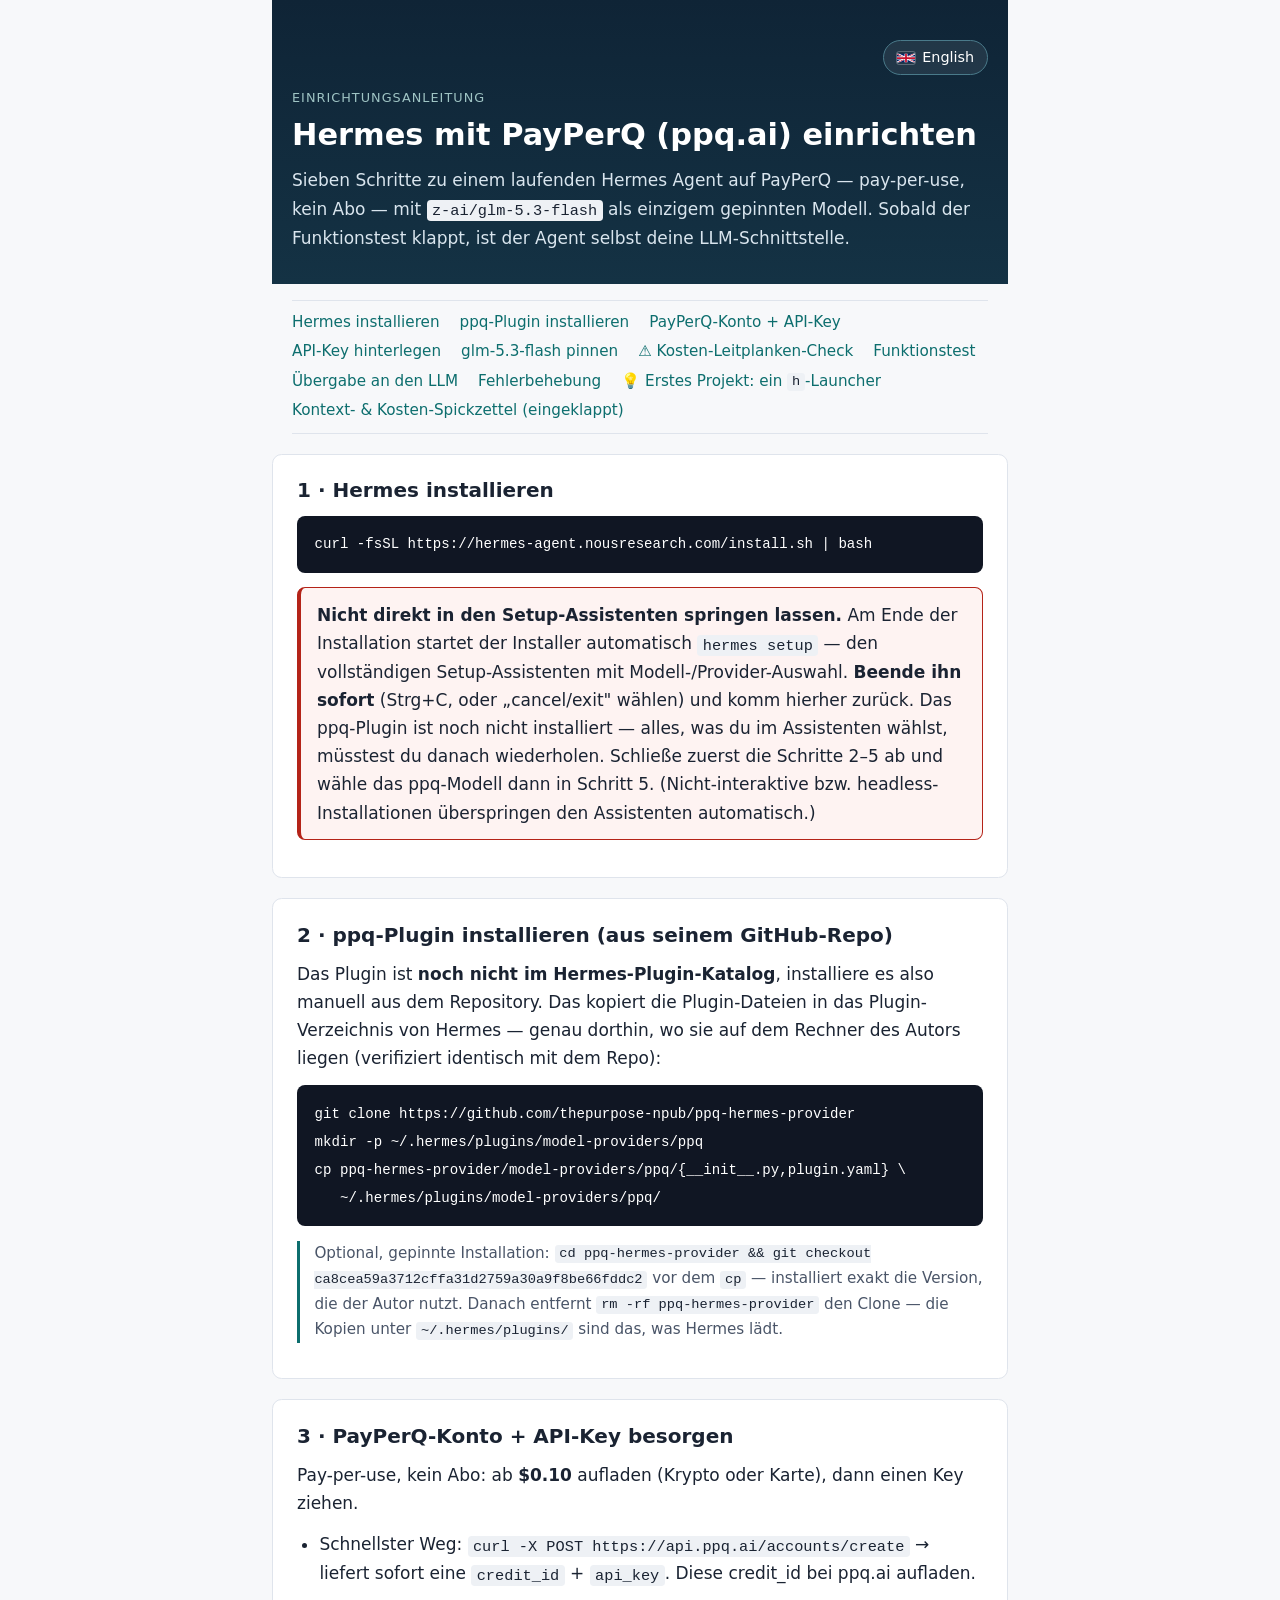
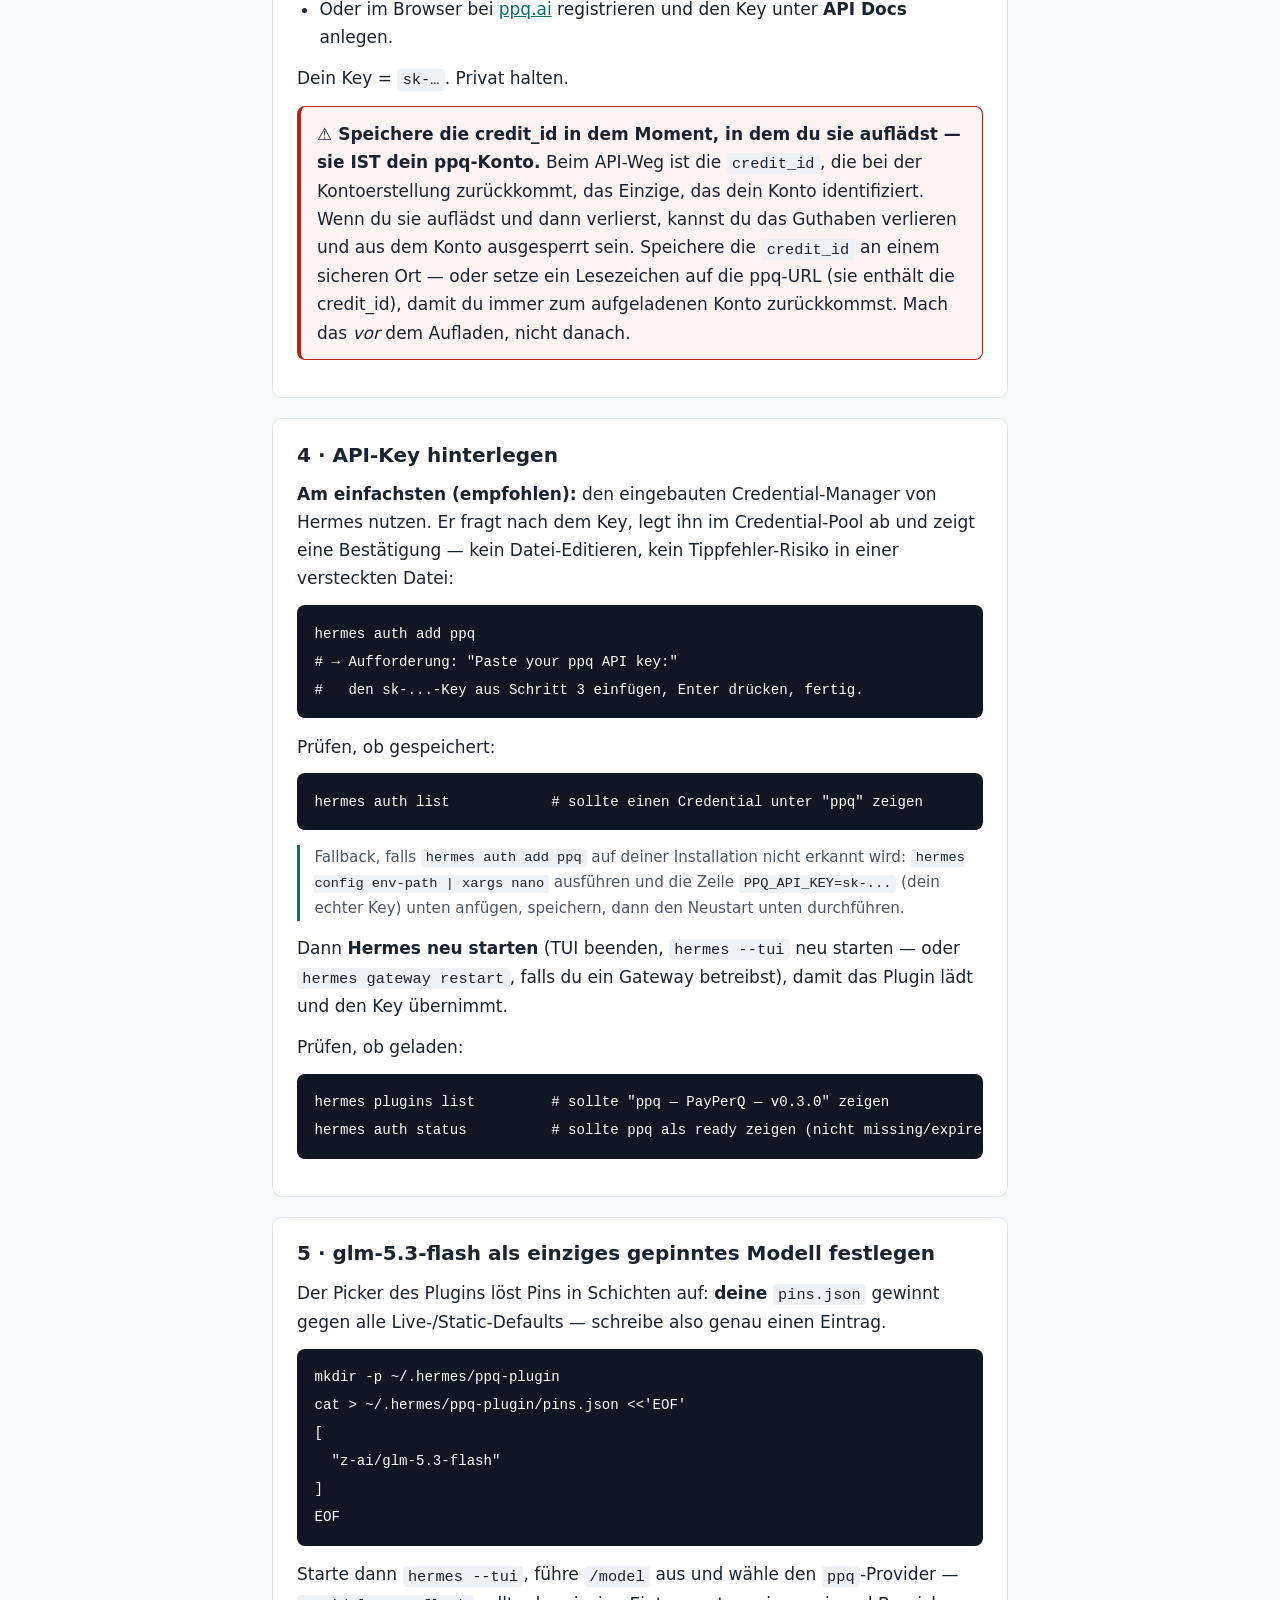
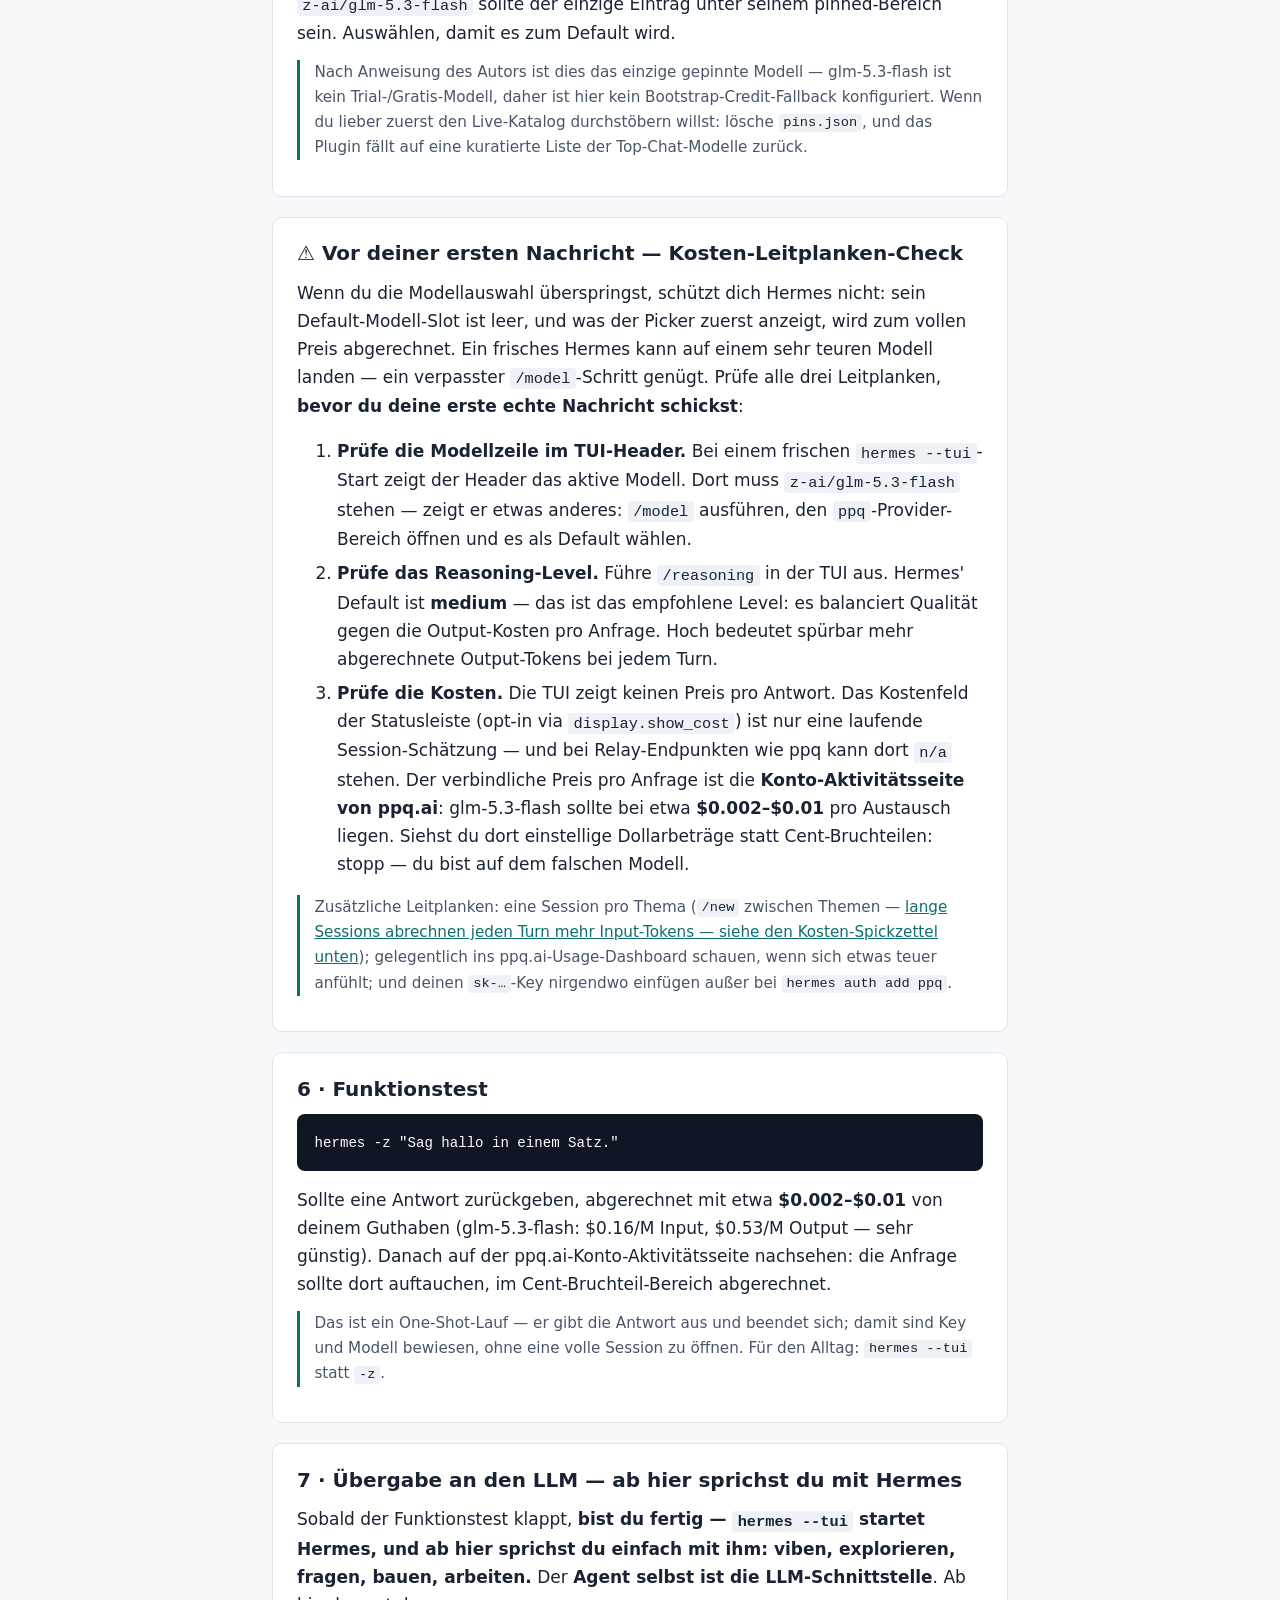
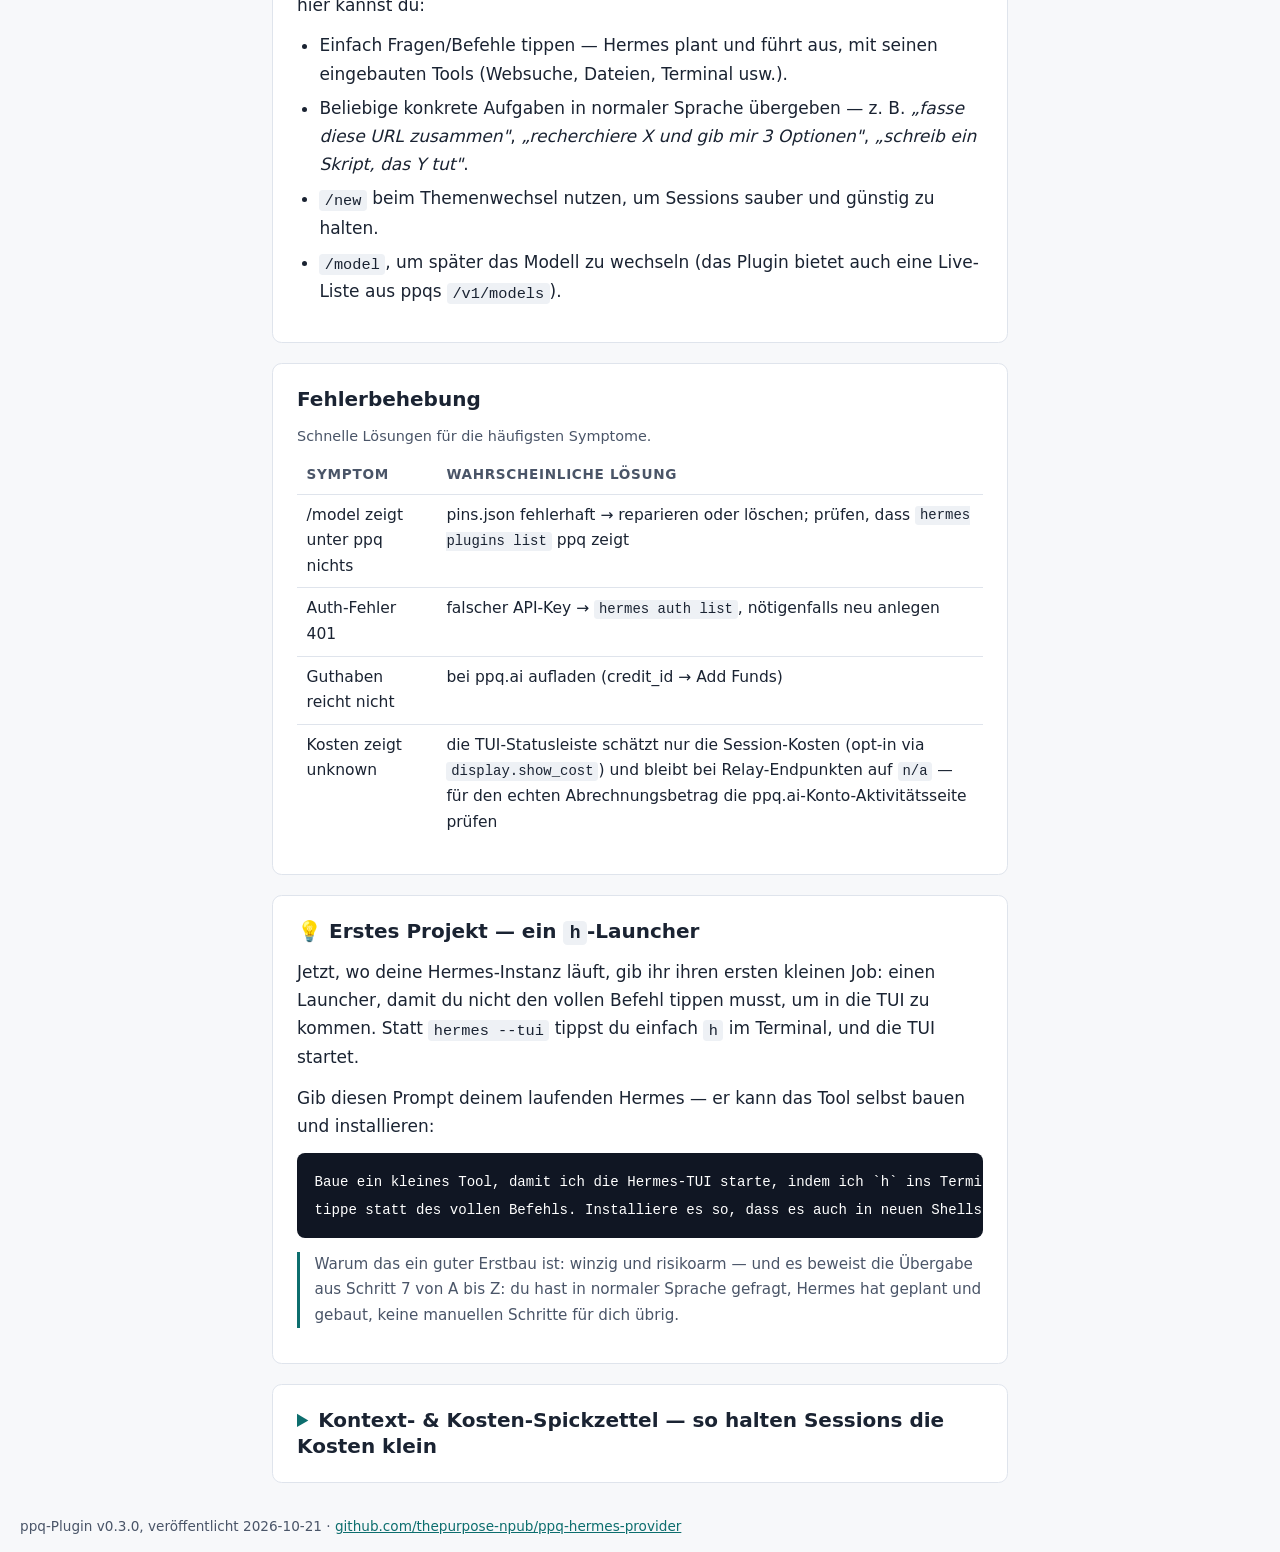
==== de/index.html @ 7976321f "docs: remove obsolete setup instructions (Node deps note) and finalize de structure" ====
<!DOCTYPE html>
<html lang="de">
<head>
<meta charset="utf-8">
<meta name="viewport" content="width=device-width, initial-scale=1">
<title>Hermes mit PayPerQ (ppq.ai) einrichten</title>
<meta name="description" content="Einrichtungsanleitung: Hermes Agent mit dem ppq-Modell-Provider-Plugin, glm-5.3-flash als einziges gepinntes Modell.">
<link rel="alternate" hreflang="en" href="../">
<link rel="stylesheet" href="../style.css">
</head>
<body>
<header class="hero">
  <div class="lang-row">
    <nav class="lang" aria-label="Sprache">
      <a href="../" lang="en" hreflang="en" rel="alternate"><svg class="flag" xmlns="http://www.w3.org/2000/svg" viewBox="0 0 60 30" aria-hidden="true" focusable="false"><clipPath id="uk-s"><path d="M0,0 v30 h60 v-30 z"/></clipPath><clipPath id="uk-t"><path d="M30,15 h30 v15 z v15 h-30 z h-30 v-15 z v-15 h30 z"/></clipPath><g clip-path="url(#uk-s)"><rect width="60" height="30" fill="#012169"/><path d="M0,0 60,30M60,0 0,30" stroke="#fff" stroke-width="6"/><path d="M0,0 60,30M60,0 0,30" clip-path="url(#uk-t)" stroke="#C8102E" stroke-width="4"/><path d="M30,0 v30M0,15 h60" stroke="#fff" stroke-width="10"/><path d="M30,0 v30M0,15 h60" stroke="#C8102E" stroke-width="6"/></g></svg> English</a>
    </nav>
  </div>
  <p class="eyebrow">Einrichtungsanleitung</p>
  <h1>Hermes mit PayPerQ (ppq.ai) einrichten</h1>
  <p class="lede">Sieben Schritte zu einem laufenden Hermes Agent auf PayPerQ — pay-per-use, kein Abo — mit <code>z-ai/glm-5.3-flash</code> als einzigem gepinnten Modell. Sobald der Funktionstest klappt, ist der Agent selbst deine LLM-Schnittstelle.</p>
</header>

<nav class="toc" aria-label="Inhalt">
  <ol>
    <li><a href="#step-1">Hermes installieren</a></li>
    <li><a href="#step-2">ppq-Plugin installieren</a></li>
    <li><a href="#step-3">PayPerQ-Konto + API-Key</a></li>
    <li><a href="#step-4">API-Key hinterlegen</a></li>
    <li><a href="#step-5">glm-5.3-flash pinnen</a></li>
    <li><a href="#safety-rails">&#9888; Kosten-Leitplanken-Check</a></li>
    <li><a href="#step-6">Funktionstest</a></li>
    <li><a href="#step-7">Übergabe an den LLM</a></li>
    <li><a href="#troubleshooting">Fehlerbehebung</a></li>
    <li><a href="#inspiration">&#128161; Erstes Projekt: ein <code>h</code>-Launcher</a></li>
    <li><a href="#cost-cheatsheet">Kontext- &amp; Kosten-Spickzettel (eingeklappt)</a></li>
  </ol>
</nav>

<main>
<section id="step-1">
  <h2>1 · Hermes installieren</h2>
  <pre><code>curl -fsSL https://hermes-agent.nousresearch.com/install.sh | bash</code></pre>
  <div class="warn">
    <p><strong>Nicht direkt in den Setup-Assistenten springen lassen.</strong> Am Ende der Installation startet der Installer automatisch <code>hermes setup</code> — den vollständigen Setup-Assistenten mit Modell-/Provider-Auswahl. <strong>Beende ihn sofort</strong> (Strg+C, oder „cancel/exit" wählen) und komm hierher zurück. Das ppq-Plugin ist noch nicht installiert — alles, was du im Assistenten wählst, müsstest du danach wiederholen. Schließe zuerst die Schritte 2–5 ab und wähle das ppq-Modell dann in Schritt 5. (Nicht-interaktive bzw. headless-Installationen überspringen den Assistenten automatisch.)</p>
  </div>
</section>

<section id="step-2">
  <h2>2 · ppq-Plugin installieren (aus seinem GitHub-Repo)</h2>
  <p>Das Plugin ist <strong>noch nicht im Hermes-Plugin-Katalog</strong>, installiere es also manuell aus dem Repository. Das kopiert die Plugin-Dateien in das Plugin-Verzeichnis von Hermes — genau dorthin, wo sie auf dem Rechner des Autors liegen (verifiziert identisch mit dem Repo):</p>
  <pre><code>git clone https://github.com/thepurpose-npub/ppq-hermes-provider
mkdir -p ~/.hermes/plugins/model-providers/ppq
cp ppq-hermes-provider/model-providers/ppq/{__init__.py,plugin.yaml} \
   ~/.hermes/plugins/model-providers/ppq/</code></pre>
  <p class="aside">Optional, gepinnte Installation: <code>cd ppq-hermes-provider &amp;&amp; git checkout ca8cea59a3712cffa31d2759a30a9f8be66fddc2</code> vor dem <code>cp</code> — installiert exakt die Version, die der Autor nutzt. Danach entfernt <code>rm -rf ppq-hermes-provider</code> den Clone — die Kopien unter <code>~/.hermes/plugins/</code> sind das, was Hermes lädt.</p>
</section>

<section id="step-3">
  <h2>3 · PayPerQ-Konto + API-Key besorgen</h2>
  <p>Pay-per-use, kein Abo: ab <strong>$0.10</strong> aufladen (Krypto oder Karte), dann einen Key ziehen.</p>
  <ul>
    <li>Schnellster Weg: <code>curl -X POST https://api.ppq.ai/accounts/create</code> → liefert sofort eine <code>credit_id</code> + <code>api_key</code>. Diese credit_id bei ppq.ai aufladen.</li>
    <li>Oder im Browser bei <a href="https://ppq.ai" target="_blank" rel="noopener noreferrer">ppq.ai</a> registrieren und den Key unter <strong>API Docs</strong> anlegen.</li>
  </ul>
  <p>Dein Key = <code>sk-…</code>. Privat halten.</p>
  <div class="warn">
    <p><strong>⚠️ Speichere die credit_id in dem Moment, in dem du sie auflädst — sie IST dein ppq-Konto.</strong> Beim API-Weg ist die <code>credit_id</code>, die bei der Kontoerstellung zurückkommt, das Einzige, das dein Konto identifiziert. Wenn du sie auflädst und dann verlierst, kannst du das Guthaben verlieren und aus dem Konto ausgesperrt sein. Speichere die <code>credit_id</code> an einem sicheren Ort — oder setze ein Lesezeichen auf die ppq-URL (sie enthält die credit_id), damit du immer zum aufgeladenen Konto zurückkommst. Mach das <em>vor</em> dem Aufladen, nicht danach.</p>
  </div>
</section>

<section id="step-4">
  <h2>4 · API-Key hinterlegen</h2>
  <p><strong>Am einfachsten (empfohlen):</strong> den eingebauten Credential-Manager von Hermes nutzen. Er fragt nach dem Key, legt ihn im Credential-Pool ab und zeigt eine Bestätigung — kein Datei-Editieren, kein Tippfehler-Risiko in einer versteckten Datei:</p>
  <pre><code>hermes auth add ppq
# → Aufforderung: "Paste your ppq API key:"
#   den sk-...-Key aus Schritt 3 einfügen, Enter drücken, fertig.</code></pre>
  <p>Prüfen, ob gespeichert:</p>
  <pre><code>hermes auth list            # sollte einen Credential unter "ppq" zeigen</code></pre>
  <p class="aside">Fallback, falls <code>hermes auth add ppq</code> auf deiner Installation nicht erkannt wird: <code>hermes config env-path | xargs nano</code> ausführen und die Zeile <code>PPQ_API_KEY=sk-...</code> (dein echter Key) unten anfügen, speichern, dann den Neustart unten durchführen.</p>
  <p>Dann <strong>Hermes neu starten</strong> (TUI beenden, <code>hermes --tui</code> neu starten — oder <code>hermes gateway restart</code>, falls du ein Gateway betreibst), damit das Plugin lädt und den Key übernimmt.</p>
  <p>Prüfen, ob geladen:</p>
  <pre><code>hermes plugins list         # sollte "ppq — PayPerQ — v0.3.0" zeigen
hermes auth status          # sollte ppq als ready zeigen (nicht missing/expired)</code></pre>
</section>

<section id="step-5">
  <h2>5 · glm-5.3-flash als einziges gepinntes Modell festlegen</h2>
  <p>Der Picker des Plugins löst Pins in Schichten auf: <strong>deine</strong> <code>pins.json</code> gewinnt gegen alle Live-/Static-Defaults — schreibe also genau einen Eintrag.</p>
  <pre><code>mkdir -p ~/.hermes/ppq-plugin
cat &gt; ~/.hermes/ppq-plugin/pins.json &lt;&lt;'EOF'
[
  "z-ai/glm-5.3-flash"
]
EOF</code></pre>
  <p>Starte dann <code>hermes --tui</code>, führe <code>/model</code> aus und wähle den <code>ppq</code>-Provider — <code>z-ai/glm-5.3-flash</code> sollte der einzige Eintrag unter seinem pinned-Bereich sein. Auswählen, damit es zum Default wird.</p>
  <p class="aside">Nach Anweisung des Autors ist dies das einzige gepinnte Modell — glm-5.3-flash ist kein Trial-/Gratis-Modell, daher ist hier kein Bootstrap-Credit-Fallback konfiguriert. Wenn du lieber zuerst den Live-Katalog durchstöbern willst: lösche <code>pins.json</code>, und das Plugin fällt auf eine kuratierte Liste der Top-Chat-Modelle zurück.</p>
</section>

<section id="safety-rails">
  <h2>&#9888; Vor deiner ersten Nachricht — Kosten-Leitplanken-Check</h2>
  <p>Wenn du die Modellauswahl überspringst, schützt dich Hermes nicht: sein Default-Modell-Slot ist leer, und was der Picker zuerst anzeigt, wird zum vollen Preis abgerechnet. Ein frisches Hermes kann auf einem sehr teuren Modell landen — ein verpasster <code>/model</code>-Schritt genügt. Prüfe alle drei Leitplanken, <strong>bevor du deine erste echte Nachricht schickst</strong>:</p>
  <ol>
    <li><strong>Prüfe die Modellzeile im TUI-Header.</strong> Bei einem frischen <code>hermes --tui</code>-Start zeigt der Header das aktive Modell. Dort muss <code>z-ai/glm-5.3-flash</code> stehen — zeigt er etwas anderes: <code>/model</code> ausführen, den <code>ppq</code>-Provider-Bereich öffnen und es als Default wählen.</li>
    <li><strong>Prüfe das Reasoning-Level.</strong> Führe <code>/reasoning</code> in der TUI aus. Hermes' Default ist <strong>medium</strong> — das ist das empfohlene Level: es balanciert Qualität gegen die Output-Kosten pro Anfrage. Hoch bedeutet spürbar mehr abgerechnete Output-Tokens bei jedem Turn.</li>
    <li><strong>Prüfe die Kosten.</strong> Die TUI zeigt keinen Preis pro Antwort. Das Kostenfeld der Statusleiste (opt-in via <code>display.show_cost</code>) ist nur eine laufende Session-Schätzung — und bei Relay-Endpunkten wie ppq kann dort <code>n/a</code> stehen. Der verbindliche Preis pro Anfrage ist die <strong>Konto-Aktivitätsseite von ppq.ai</strong>: glm-5.3-flash sollte bei etwa <strong>$0.002–$0.01</strong> pro Austausch liegen. Siehst du dort einstellige Dollarbeträge statt Cent-Bruchteilen: stopp — du bist auf dem falschen Modell.</li>
  </ol>
  <p class="aside">Zusätzliche Leitplanken: eine Session pro Thema (<code>/new</code> zwischen Themen — <a href="#cost-cheatsheet">lange Sessions abrechnen jeden Turn mehr Input-Tokens — siehe den Kosten-Spickzettel unten</a>); gelegentlich ins ppq.ai-Usage-Dashboard schauen, wenn sich etwas teuer anfühlt; und deinen <code>sk-…</code>-Key nirgendwo einfügen außer bei <code>hermes auth add ppq</code>.</p>
</section>

<section id="step-6">
  <h2>6 · Funktionstest</h2>
  <pre><code>hermes -z "Sag hallo in einem Satz."</code></pre>
  <p>Sollte eine Antwort zurückgeben, abgerechnet mit etwa <strong>$0.002–$0.01</strong> von deinem Guthaben (glm-5.3-flash: $0.16/M Input, $0.53/M Output — sehr günstig). Danach auf der ppq.ai-Konto-Aktivitätsseite nachsehen: die Anfrage sollte dort auftauchen, im Cent-Bruchteil-Bereich abgerechnet.</p>
  <p class="aside">Das ist ein One-Shot-Lauf — er gibt die Antwort aus und beendet sich; damit sind Key und Modell bewiesen, ohne eine volle Session zu öffnen. Für den Alltag: <code>hermes --tui</code> statt <code>-z</code>.</p>
</section>

<section id="step-7">
  <h2>7 · Übergabe an den LLM — ab hier sprichst du mit Hermes</h2>
  <p>Sobald der Funktionstest klappt, <strong>bist du fertig — <code>hermes --tui</code> startet Hermes, und ab hier sprichst du einfach mit ihm: viben, explorieren, fragen, bauen, arbeiten.</strong> Der <strong>Agent selbst ist die LLM-Schnittstelle</strong>. Ab hier kannst du:</p>
  <ul>
    <li>Einfach Fragen/Befehle tippen — Hermes plant und führt aus, mit seinen eingebauten Tools (Websuche, Dateien, Terminal usw.).</li>
    <li>Beliebige konkrete Aufgaben in normaler Sprache übergeben — z. B. <em>„fasse diese URL zusammen"</em>, <em>„recherchiere X und gib mir 3 Optionen"</em>, <em>„schreib ein Skript, das Y tut"</em>.</li>
    <li><code>/new</code> beim Themenwechsel nutzen, um Sessions sauber und günstig zu halten.</li>
    <li><code>/model</code>, um später das Modell zu wechseln (das Plugin bietet auch eine Live-Liste aus ppqs <code>/v1/models</code>).</li>
  </ul>
</section>

<section id="troubleshooting">
  <h2>Fehlerbehebung</h2>
  <table>
    <caption>Schnelle Lösungen für die häufigsten Symptome.</caption>
    <thead>
      <tr><th scope="col">Symptom</th><th scope="col">Wahrscheinliche Lösung</th></tr>
    </thead>
    <tbody>
      <tr><td data-label="Symptom">/model zeigt unter ppq nichts</td><td data-label="Wahrscheinliche Lösung">pins.json fehlerhaft → reparieren oder löschen; prüfen, dass <code>hermes plugins list</code> ppq zeigt</td></tr>
      <tr><td data-label="Symptom">Auth-Fehler 401</td><td data-label="Wahrscheinliche Lösung">falscher API-Key → <code>hermes auth list</code>, nötigenfalls neu anlegen</td></tr>
      <tr><td data-label="Symptom">Guthaben reicht nicht</td><td data-label="Wahrscheinliche Lösung">bei ppq.ai aufladen (credit_id → Add Funds)</td></tr>
      <tr><td data-label="Symptom">Kosten zeigt unknown</td><td data-label="Wahrscheinliche Lösung">die TUI-Statusleiste schätzt nur die Session-Kosten (opt-in via <code>display.show_cost</code>) und bleibt bei Relay-Endpunkten auf <code>n/a</code> — für den echten Abrechnungsbetrag die ppq.ai-Konto-Aktivitätsseite prüfen</td></tr>
    </tbody>
  </table>
</section>

<section id="inspiration">
  <h2>&#128161; Erstes Projekt — ein <code>h</code>-Launcher</h2>
  <p>Jetzt, wo deine Hermes-Instanz läuft, gib ihr ihren ersten kleinen Job: einen Launcher, damit du nicht den vollen Befehl tippen musst, um in die TUI zu kommen. Statt <code>hermes --tui</code> tippst du einfach <code>h</code> im Terminal, und die TUI startet.</p>
  <p>Gib diesen Prompt deinem laufenden Hermes — er kann das Tool selbst bauen und installieren:</p>
  <pre><code>Baue ein kleines Tool, damit ich die Hermes-TUI starte, indem ich `h` ins Terminal
tippe statt des vollen Befehls. Installiere es so, dass es auch in neuen Shells funktioniert.</code></pre>
  <p class="aside">Warum das ein guter Erstbau ist: winzig und risikoarm — und es beweist die Übergabe aus Schritt 7 von A bis Z: du hast in normaler Sprache gefragt, Hermes hat geplant und gebaut, keine manuellen Schritte für dich übrig.</p>
</section>

<section id="cost-cheatsheet">
  <details>
    <summary>Kontext- &amp; Kosten-Spickzettel — so halten Sessions die Kosten klein</summary>
    <p>Lange Sessions kosten mehr, als der Listenpreis des Modells vermuten lässt: jeder Turn rechnet den gesamten aufgelaufenen Kontext neu ab — die Kosten wachsen also mit Kadenz und mitgeschlepptem Kontext, nicht damit, wie viel du &bdquo;erledigt&ldquo; hast. Dieses Blatt liefert das mentale Modell, die Kernzahlen und eine Handvoll Hebel &mdash; Kadenz, Delegation und Forking &mdash;, die die Rechnung planbar halten. Wer nur eine Minute hat, liest die Abschnitte 1&ndash;3; der Rest ist Nachschlagewerk.</p>
    <p class="aside">Zum manuellen Nutzen oder um es jemandem zu erklären. Vor großen Entscheidungen den Preisanker neu verifizieren. Geschrieben aus dem eigenen Hermes-Workflow des Autors — Hebel, Schwellwerte und Zahlen sind vom Autor gemessen, nicht aus der Vendor-Doku.</p>

    <h3>1 · Das mentale Modell (3 Sätze)</h3>
    <ol>
      <li>Jeder Turn schickt die gesamte Konversation erneut ans Modell — aufgelaufener Kontext ist eine <em>wiederkehrende</em> Kostenposition, keine einmalige.</li>
      <li>Die erneute Übertragung wird nur zum Cache-Preis (1/5 von fresh) abgerechnet, wenn der vorherige Turn aktuell ist; nach einer Minutenlücke stirbt der Cache und alles rechnet zum vollen fresh-Preis neu.</li>
      <li>Output ist die Premium-Dimension: ~3,3× der fresh-Input-Preis; Output+Reasoning dominieren typischerweise die reale Rechnung.</li>
    </ol>

    <h3>2 · Erklärversion (ein Absatz)</h3>
    <blockquote>&bdquo;Jeder Konversation-Turn rechnet den gesamten aufgelaufenen Kontext neu ab. Cache macht das 5× günstiger, aber nur, wenn du nicht für Minuten pausierst. Also: halte die Haupt-Session schlank (knappe Turns, gebündelte Calls, kurze Outputs), schiebe jeden großen Lesevorgang in einen Wegwerf-Subagenten, der eine Zusammenfassung zurückgibt, und wenn die Session über ihren Brief hinaus ~10–15k Tokens gewachsen ist, teile sie an einer natürlichen Bruchstelle mit einem schriftlichen Handover-Brief — der Split kostet Cents, der mitgeschleppte Kontext kostet Dollars. Miss echte Sessions in der state.db statt zu raten, und verifiziere Preise neu, bevor du den Schwellwerten vertraust.&ldquo;</blockquote>

    <h3>3 · Die drei Entscheidungen</h3>
    <p><strong>(a) Inline</strong> — jetzt in der Haupt-Session erledigen: ≤ ~10 Tool-Calls, kein einzelner Lesevorgang &gt; ~35k Zeichen (~8k Tokens; ~44k Zeichen, wenn die Child-Baseload ~20k ist), geringes Risiko, keine Nutzer-Eingabe mitten im Lauf nötig.</p>
    <p><strong>(b) Delegieren</strong> — an einen Subagenten schieben: jeder Bulk-Lesevorgang &gt; ~8k Tokens (~35k Zeichen), wenn ≥10 Turns übrig sind.</p>
    <ul>
      <li>Inline zahlt R fresh einmal + R × T × Trage-Rate wiederkehrend.</li>
      <li>Das Child zahlt R fresh einmal in seinem eigenen kurzlebigen Kontext; das Parent trägt nur die ~2–3k-Token-Zusammenfassung.</li>
      <li>Rechenbeispiel: 50k-Zeichen-Lesevorgang über 20 Turns → inline $0.0396 vs. delegiert $0.0109 — <strong>3,6× günstiger</strong>.</li>
      <li>Delegier-Regeln: in sich geschlossenes Ziel+Kontext (Children sehen nichts von deiner Konversation), überprüfbarer Anker für jeden externen Effekt, EIN Call mit Tasks-Array für parallele Posten, Children liefern KURZE Ergebnisse zurück (≤ ~2k Tokens).</li>
    </ul>
    <p><strong>(c) Fork</strong> — /new mit einem Handover-Brief: wenn der Kontext jenseits des Briefs ~10–15k Tokens übersteigt und noch mehrere Turns übrig sind. Der Fork selbst ist fast gratis; die echten Kosten sind der menschliche /new-Aufwand und der Verlust von Arbeitszustand — beide durch die Brief-Konvention minimiert.</p>
    <ul>
      <li>Nur an natürlichen Bruchstellen forken: fertiges Deliverable, Themenwechsel, oder alle restlichen Posten nutzer-gated.</li>
      <li>Fork-Prozedur: <code>YYYY-MM-DD-handover-&lt;slug&gt;.md</code> schreiben mit Status+Grund, fetter Kickoff-Formel („lies &lt;Datei&gt; und führe aus"), nummerierten offenen Posten mit exakten Befehlen/Pfaden, Beleg-Pfaden. Dann den Nutzer um /new bitten und den Kickoff machen.</li>
      <li>Ausnahme: fork KEINEN absichtlich großen, read-only-Referenzkontext, der in enger Schleife abgefragt wird — warme Großkontext-Schleifen sind günstig.</li>
    </ul>
    <p><strong>Risiko schlägt Größe:</strong> ein winziger Posten, der Geheimnisse, destruktive Ops oder nach außen gerichtete Sends berührt, ist Nutzer-GO-Territorium — niemals ein günstiger Inline-Posten.</p>

    <h3>4 · Die Zahlen (ppq-Listenpreise)</h3>
    <table>
      <caption>ppq-Listenpreise für glm-5.3-flash — vor dem Verlassen auf sie bei ppq.ai prüfen.</caption>
      <thead>
        <tr><th scope="col">Posten</th><th scope="col">Wert</th></tr>
      </thead>
      <tbody>
        <tr><td data-label="Posten">Fresh-Input</td><td data-label="Wert">$0.15825 /M Tokens</td></tr>
        <tr><td data-label="Posten">Cache-Read-Input</td><td data-label="Wert">$0.03165 /M (= exakt 1/5 von fresh)</td></tr>
        <tr><td data-label="Posten">Output</td><td data-label="Wert">$0.5275 /M Listenpreis (realisierter Satz kann über dem Listenpreis liegen)</td></tr>
        <tr><td data-label="Posten">Cache-Write-Gebühr</td><td data-label="Wert">keine (ppq)</td></tr>
        <tr><td data-label="Posten">Trage-Kosten von 1M Kontext pro Turn (Rechenbeispiel bei f=0.66)</td><td data-label="Wert">≈$0.075/Turn</td></tr>
        <tr><td data-label="Posten">Cache-Anteil f, interaktive Sessions</td><td data-label="Wert">variabel — selbst messen</td></tr>
        <tr><td data-label="Posten">Cache-Anteil f, enge Schleifen</td><td data-label="Wert">hoch — selbst messen</td></tr>
        <tr><td data-label="Posten">Fork (/new + Brief) Einmalkosten</td><td data-label="Wert">klein — selbst messen</td></tr>
        <tr><td data-label="Posten">Min-Abrechnungs-Floor bei Mini-Calls</td><td data-label="Wert">~1,8× Listen-Input-Satz</td></tr>
        <tr><td data-label="Posten"><code>state.db</code> <code>estimated_cost_usd</code></td><td data-label="Wert">unzuverlässig: schließt Reasoning-Output aus</td></tr>
      </tbody>
    </table>
    <p><code>f</code> = cache_read / (fresh + cache_read) pro Session — berechenbar aus <code>~/.hermes/state.db</code>, Tabelle <code>session_model_usage</code>.</p>

    <h3>5 · Cache-TTL-Regel</h3>
    <ul>
      <li>Keine publizierte TTL (Z.ai: nur &bdquo;reasonable time limits, will recalculate after expiration&ldquo;). Empirisch im <strong>Minutenbereich</strong>.</li>
      <li>Jede Nutzerlücke &gt; ein paar Minuten als vollen Cache-Miss behandeln: der gesamte aufgelaufene Kontext rechnet im nächsten Turn fresh neu ab.</li>
      <li>Folge: dichte Bursts schlagen verteiltes Tempo — antworte hintereinander weg und forke dann an der Pause, statt in einer schweren Session zu idlen.</li>
      <li>Willst du eine gemessene Grenze für dein Konto? Das braucht pro-Call-Timestamps aus der ppq-Usage-CSV (die Hermes-DB zeichnet keine auf).</li>
    </ul>

    <h3>6 · Output-Disziplin</h3>
    <ul>
      <li>Knappe Haupt-Session-Turns; von Children kurze Ergebnisse verlangen.</li>
      <li>Tool-Calls zu einzelnen Turns bündeln — hält den Cache warm UND umgeht den Min-Abrechnungs-Floor, der Mini-Calls ~1,8× Input-Satz zahlen lässt.</li>
      <li>Output+Reasoning ist typischerweise der größte Anteil der realen Rechnung → der Hebel Nr. 1 nach der Kadenz.</li>
    </ul>

    <h3>7 · Anti-Patterns</h3>
    <ul>
      <li>Eine große Datei inline vorzusammenfassen, &bdquo;um Tokens zu sparen&ldquo; — verbrennt genau den Kontext, den du schützen willst. Den Lesevorgang delegieren.</li>
      <li>Manuelles /new zwischen jeder Runde — Forks sind günstig, aber jeder braucht einen Brief; Arbeit stattdessen routen, nur an natürlichen Bruchstellen forken.</li>
      <li>Idlen/Polling in einer schweren Session, während man auf einen Timer oder einen Nutzer-Test wartet — zeitgesteuerte Arbeit gehört in den Kickoff der NÄCHSTEN Session.</li>
      <li>Der DB-Kostenschätzung für die Abrechnung vertrauen — bei reasoning-lastigen Sessions ~10–15% dazurechnen; für €-Beträge die CSV verwenden.</li>
      <li>Eine warme Großkontext-Read-only-Schleife forken.</li>
      <li>Einem Child einen riesigen <code>context</code>-Block schicken, der die gesamte Session dupliziert — in sich geschlossen ≠ alles; gib das Ziel, die exakten Pfade und die Abnahmekriterien.</li>
    </ul>

    <h3>8 · Messen statt vorhersagen</h3>
    <pre><code>sqlite3 ~/.hermes/state.db \
  "SELECT session_id, input_tokens, cache_read_tokens, output_tokens,
          reasoning_tokens, api_call_count
   FROM session_model_usage ORDER BY rowid DESC LIMIT 10;"
# f = cache_read / (input + cache_read)</code></pre>
    <p>Die Kontextgröße einer Aufgabe lässt sich nicht vorab annehmen — frag ab, was IST, bevor du Schwellwerte justierst. Prüfe auch <code>sessions.parent_session_id</code> für echte Child-Baseloads.</p>

    <h3>9 · Offene Caveats (ehrliche Unbekannte)</h3>
    <ul>
      <li>Die Schwellwerte sind ein Schnappschuss — Preise neu verifizieren; es gibt keinen Repricing-Alarm.</li>
      <li>Child-Baseload ~15k ist unverifiziert — nachmessen.</li>
      <li>Cache-TTL ist nicht publiziert; Minutenbereich aus gemessenem f abgeleitet, nicht aus einer Vendor-Angabe.</li>
      <li>Dieses Blatt deckt nur Größe/Kosten/Risiko-Routing ab — privacy-sensible Arbeit braucht eine zusätzliche Schicht obendrauf.</li>
    </ul>
  </details>
</section>
</main>

<footer>
  <p class="meta">ppq-Plugin v0.3.0, veröffentlicht 2026-10-21 · <a href="https://github.com/thepurpose-npub/ppq-hermes-provider" target="_blank" rel="noopener noreferrer">github.com/thepurpose-npub/ppq-hermes-provider</a></p>
</footer>
</body>
</html>
---- style.css ----
/* Bootstrap guide — self-contained, no external requests */
:root {
  --ink: #1a2332;
  --ink-soft: #4a5568;
  --paper: #f7f8fa;
  --card: #ffffff;
  --line: #dfe4ec;
  --accent: #0d6e6e;
  --accent-ink: #ffffff;
  --code-bg: #eef1f5;
  --pre-bg: #101623;
  --pre-ink: #ffffff;
}

* { box-sizing: border-box; }

html { scroll-behavior: smooth; }

body {
  margin: 0;
  font-family: system-ui, -apple-system, "Segoe UI", Roboto, sans-serif;
  font-size: 1.0625rem;
  line-height: 1.65;
  color: var(--ink);
  background: var(--paper);
}

.hero, main > section, footer > * { max-width: 46rem; margin-inline: auto; }

.hero {
  padding: 2.5rem 1.25rem 1.5rem;
  background: linear-gradient(180deg, #0f2436 0%, #143244 100%);
  color: var(--accent-ink);
}
.lang-row { max-width: 46rem; margin: 0 auto 0.75rem; text-align: right; }
.lang a {
  display: inline-flex;
  align-items: center;
  gap: 0.45rem;
  padding: 0.3rem 0.8rem;
  border: 1px solid #4a7a8a;
  border-radius: 999px;
  color: var(--accent-ink);
  text-decoration: none;
  font-size: 0.9rem;
  background: rgba(255, 255, 255, 0.08);
}
.lang svg.flag {
  width: 1.25em;
  height: 0.84em;
  border-radius: 2px;
  outline: 1px solid rgba(255, 255, 255, 0.25);
  flex: none;
}
.lang a:hover { background: rgba(255, 255, 255, 0.2); }
.hero .eyebrow {
  text-transform: uppercase;
  letter-spacing: 0.08em;
  font-size: 0.8rem;
  color: #9fc4c4;
  margin: 0 0 0.5rem;
}
.hero h1 { font-size: 1.9rem; line-height: 1.25; margin: 0 0 0.75rem; }
.hero .lede { color: #d9e5ee; margin: 0 0 0.5rem; }
.hero .note { color: #9fc4c4; font-size: 0.95rem; margin: 0; }

.toc {
  max-width: 46rem;
  margin: 1rem auto 0;
  padding: 0 1.25rem;
}
.toc ol {
  list-style: none;
  margin: 0;
  padding: 0.6rem 0;
  border-top: 1px solid var(--line);
  border-bottom: 1px solid var(--line);
  display: flex;
  flex-wrap: wrap;
  gap: 0.25rem 1.25rem;
  font-size: 0.95rem;
}
.toc li { margin: 0; }
.toc a { color: var(--accent); text-decoration: none; }
.toc a:hover { text-decoration: underline; }

main > section {
  background: var(--card);
  border: 1px solid var(--line);
  border-radius: 0.6rem;
  padding: 1.4rem 1.5rem;
  margin-top: 1.25rem;
}
section h2 {
  font-size: 1.25rem;
  line-height: 1.3;
  margin: 0 0 0.8rem;
  scroll-margin-top: 1rem;
}
section p { margin: 0 0 0.8rem; }
section ul { margin: 0 0 0.8rem; padding-inline-start: 1.4rem; }
section li { margin-bottom: 0.4rem; }

code {
  font-family: ui-monospace, "SF Mono", Menlo, Consolas, monospace;
  font-size: 0.9em;
  background: var(--code-bg);
  color: var(--ink);
  padding: 0.1em 0.35em;
  border-radius: 0.25em;
}
pre {
  background: var(--pre-bg);
  color: var(--pre-ink);
  padding: 0.9rem 1.1rem;
  border-radius: 0.5rem;
  overflow-x: auto;
  margin: 0 0 0.9rem;
}
pre code { background: none; padding: 0; font-size: 0.88rem; line-height: 1.55; color: inherit; }

.aside {
  font-size: 0.95rem;
  color: var(--ink-soft);
  border-left: 3px solid var(--accent);
  padding-left: 0.9rem;
}

.warn {
  border: 1px solid #b42318;
  border-left: 4px solid #b42318;
  background: #fef3f2;
  border-radius: 0.5rem;
  padding: 0.8rem 1rem;
  margin: 0 0 0.9rem;
}
.warn p { margin: 0; }

table { width: 100%; border-collapse: collapse; margin: 0 0 0.5rem; font-size: 0.97rem; }
caption { text-align: left; color: var(--ink-soft); font-size: 0.9rem; padding-bottom: 0.4rem; }
th, td { text-align: left; padding: 0.5rem 0.6rem; border-bottom: 1px solid var(--line); vertical-align: top; }
th { font-size: 0.85rem; text-transform: uppercase; letter-spacing: 0.05em; color: var(--ink-soft); }
tr:last-child td { border-bottom: none; }

footer { padding: 2rem 1.25rem 2.5rem; }
footer p { margin: 0 0 0.4rem; color: var(--ink-soft); font-size: 0.95rem; }
footer .meta { font-size: 0.85rem; }
footer a { color: var(--accent); }

a { color: var(--accent); }

/* Collapsed cheatsheet: native details, no JS */
#cost-cheatsheet summary {
  cursor: pointer;
  font-size: 1.25rem;
  font-weight: 700;
  line-height: 1.3;
  scroll-margin-top: 1rem;
}
#cost-cheatsheet summary::marker { color: var(--accent); }
#cost-cheatsheet summary:hover { color: var(--accent); }
details h3 {
  font-size: 1.05rem;
  margin: 1.2rem 0 0.5rem;
}
details blockquote {
  border-left: 3px solid var(--accent);
  padding-left: 0.9rem;
  margin: 0 0 0.8rem;
  color: var(--ink-soft);
}

/* Mobile: stack table rows as label/value cards */
@media (max-width: 42rem) {
  body { font-size: 1rem; }
  .hero h1 { font-size: 1.5rem; }
  section { padding: 1.15rem 1.1rem; }
  th { display: none; }
  td { display: block; border-bottom: none; padding: 0.15rem 0.6rem; }
  td:first-child { padding-top: 0.5rem; font-weight: 600; }
  td::before {
    content: attr(data-label);
    display: block;
    font-size: 0.75rem;
    text-transform: uppercase;
    letter-spacing: 0.05em;
    color: var(--ink-soft);
    margin-bottom: 0.15rem;
  }
  td:last-child { padding-bottom: 0.6rem; border-bottom: 1px solid var(--line); }
  tr:last-child td:last-child { border-bottom: none; }
}
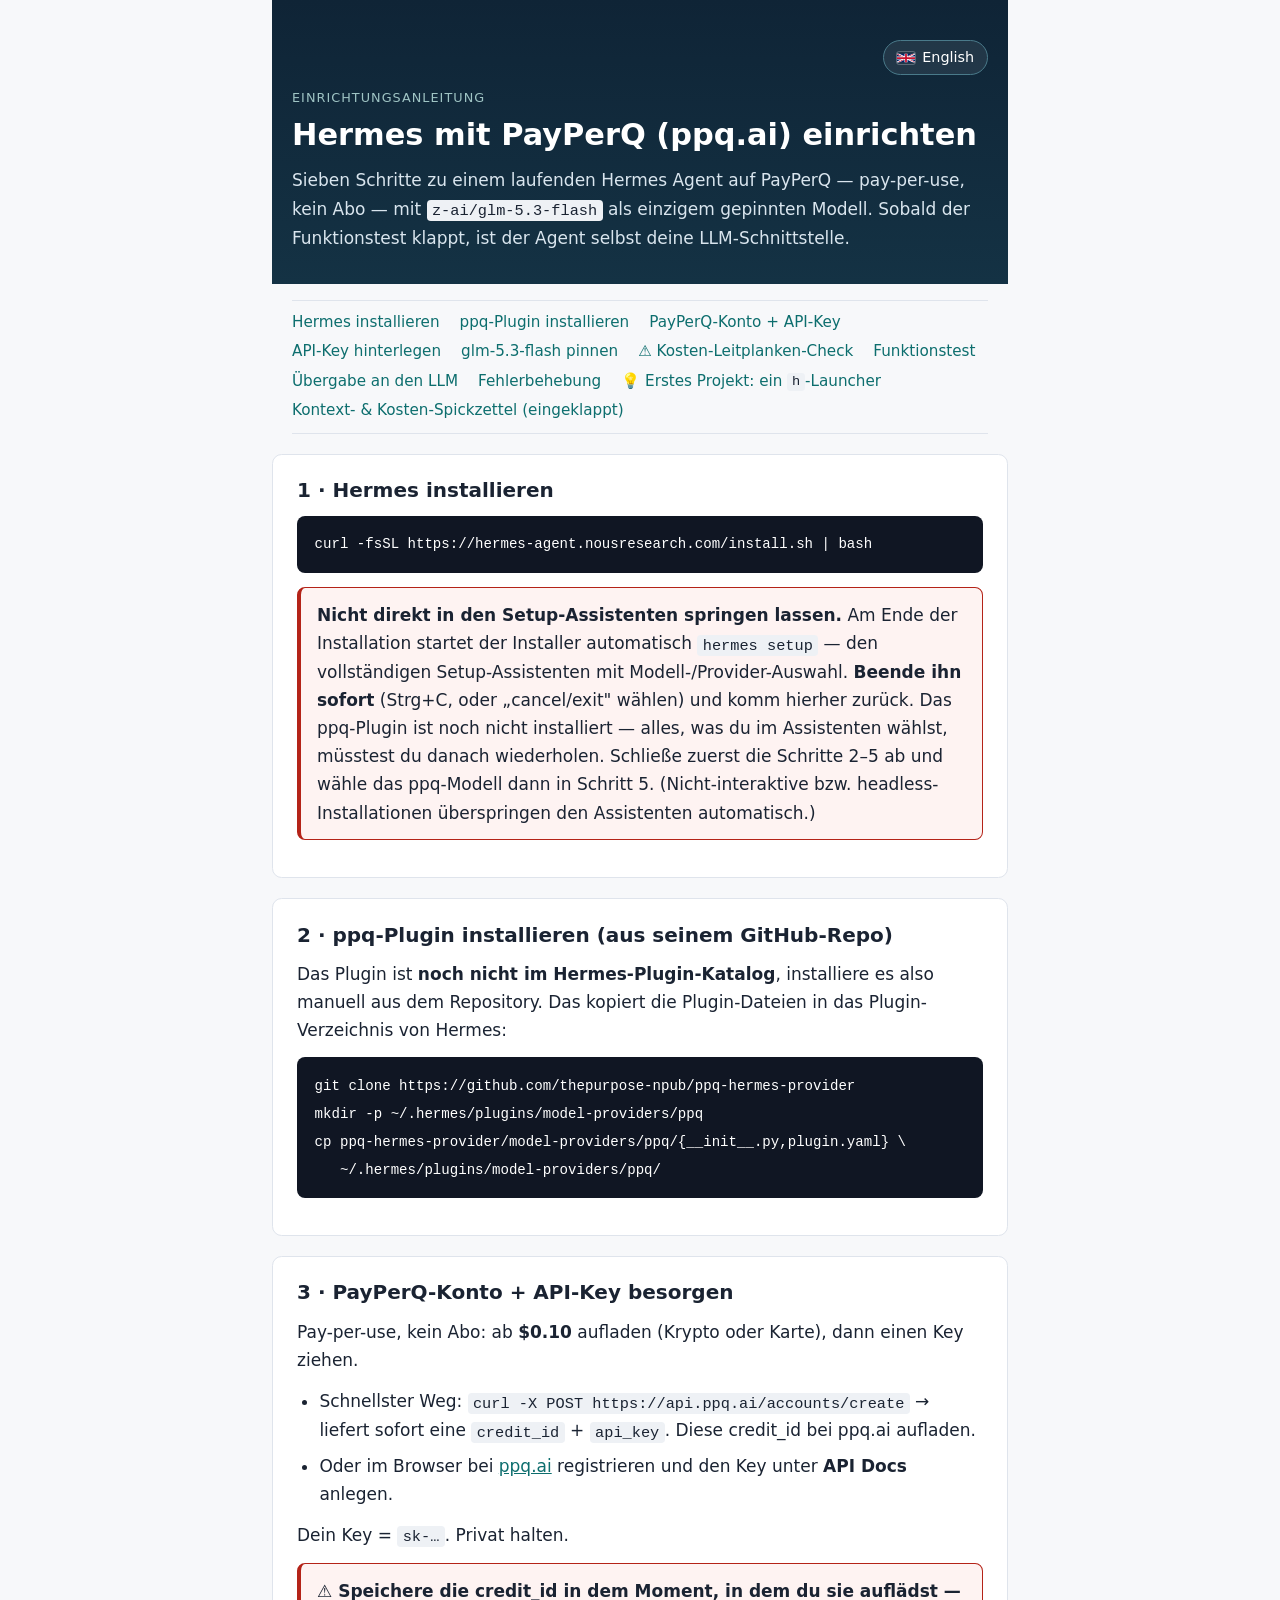
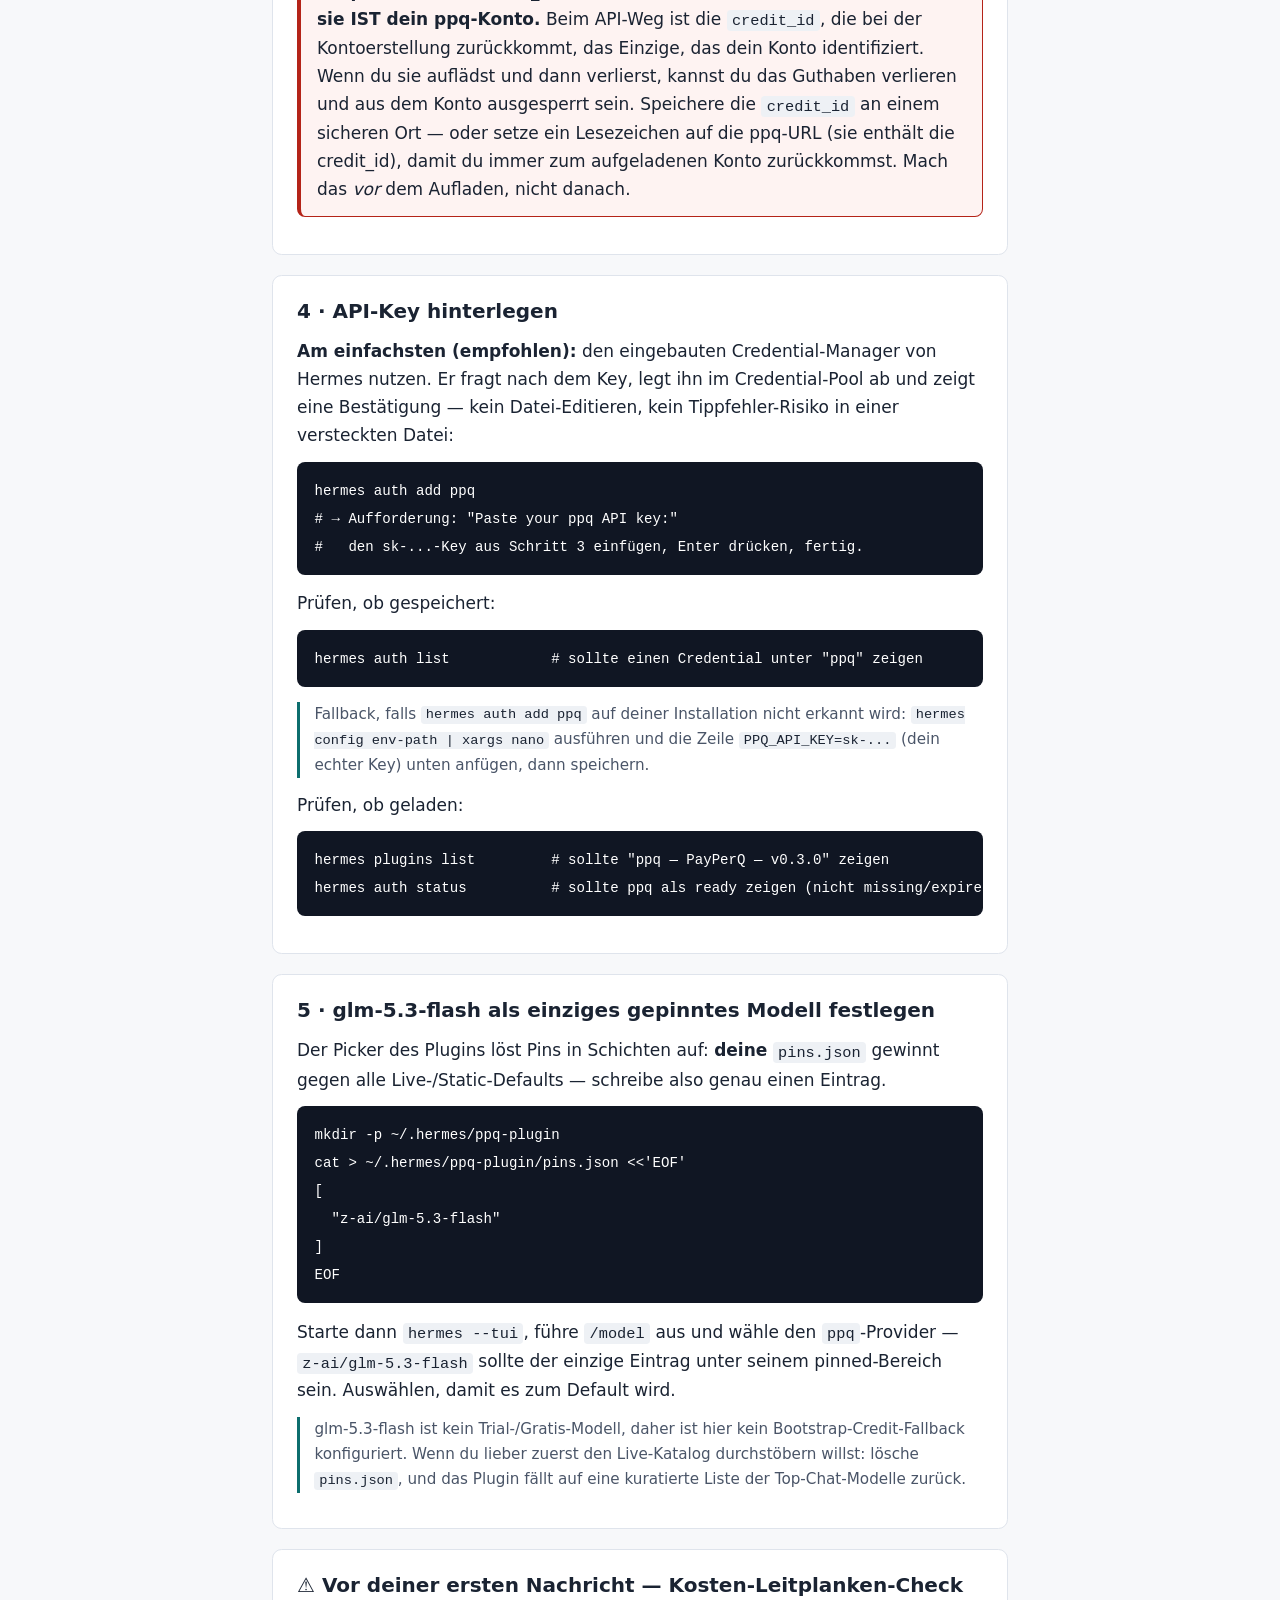
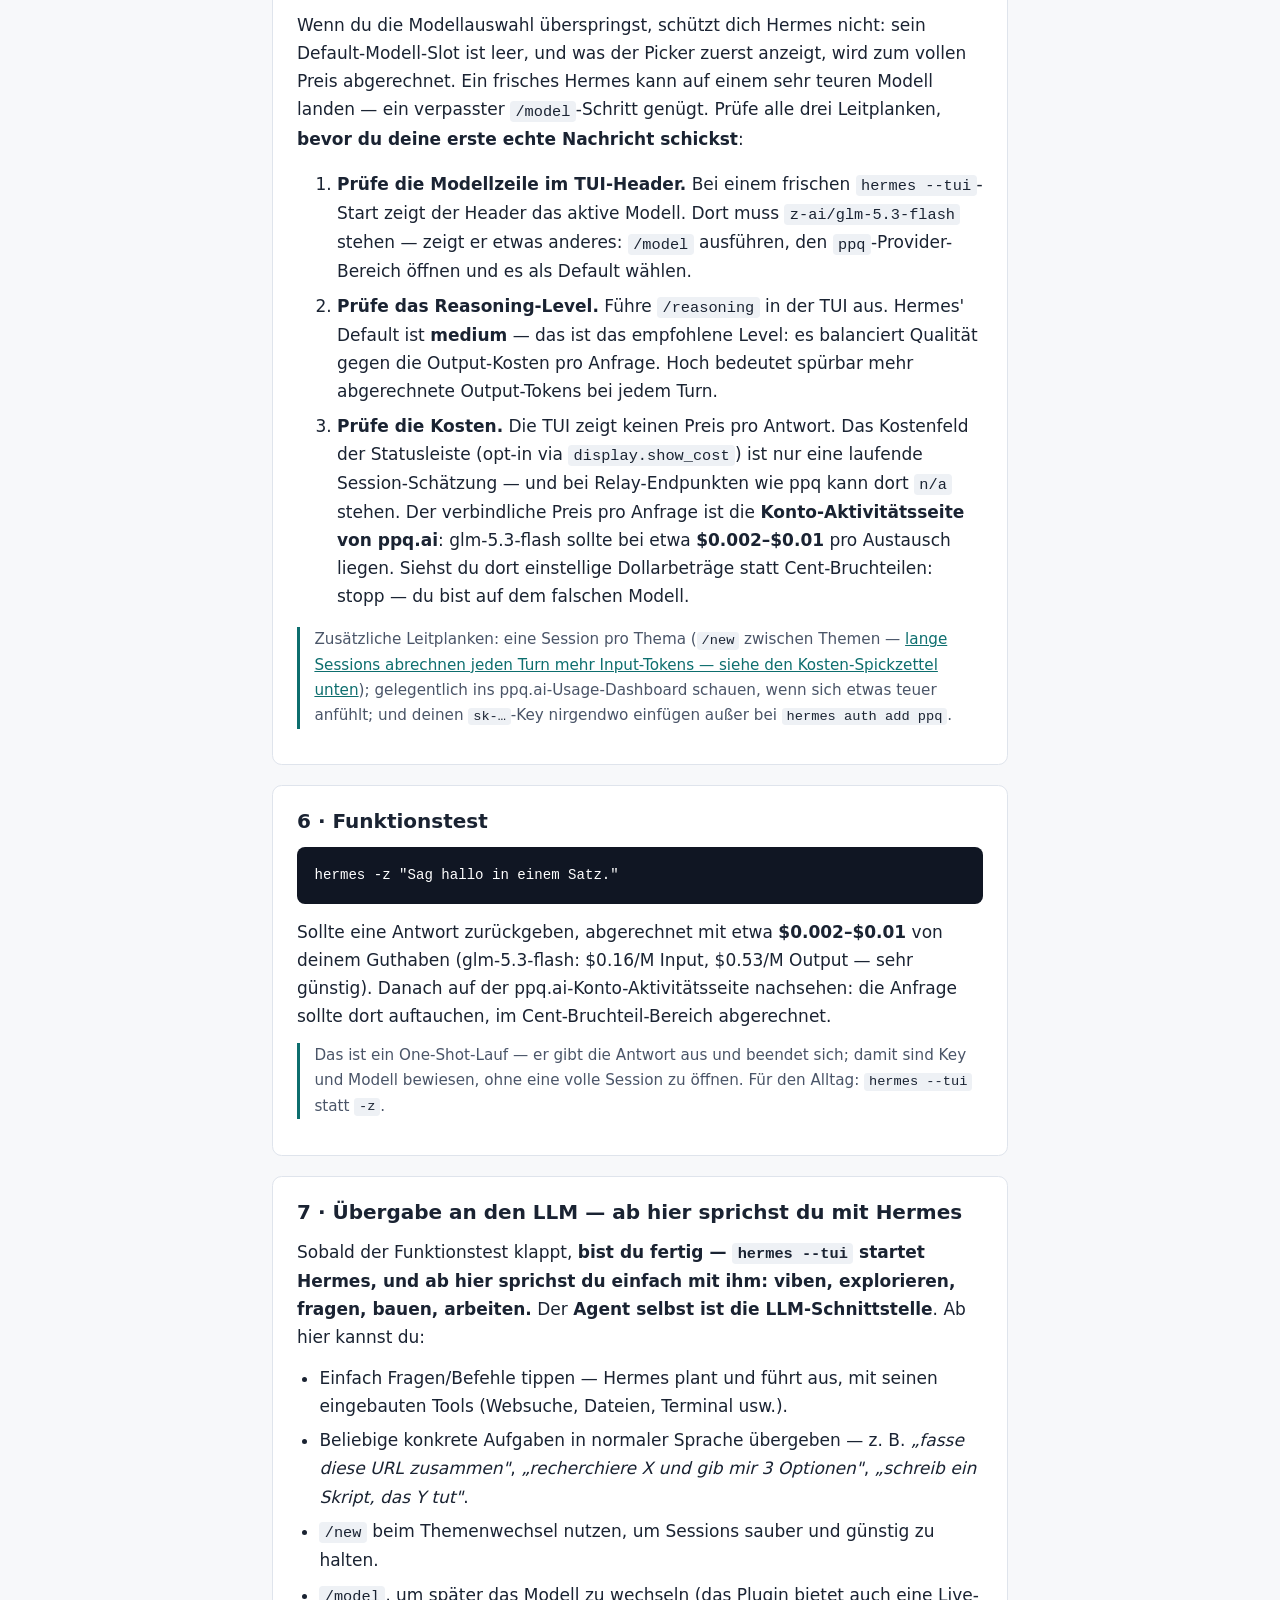
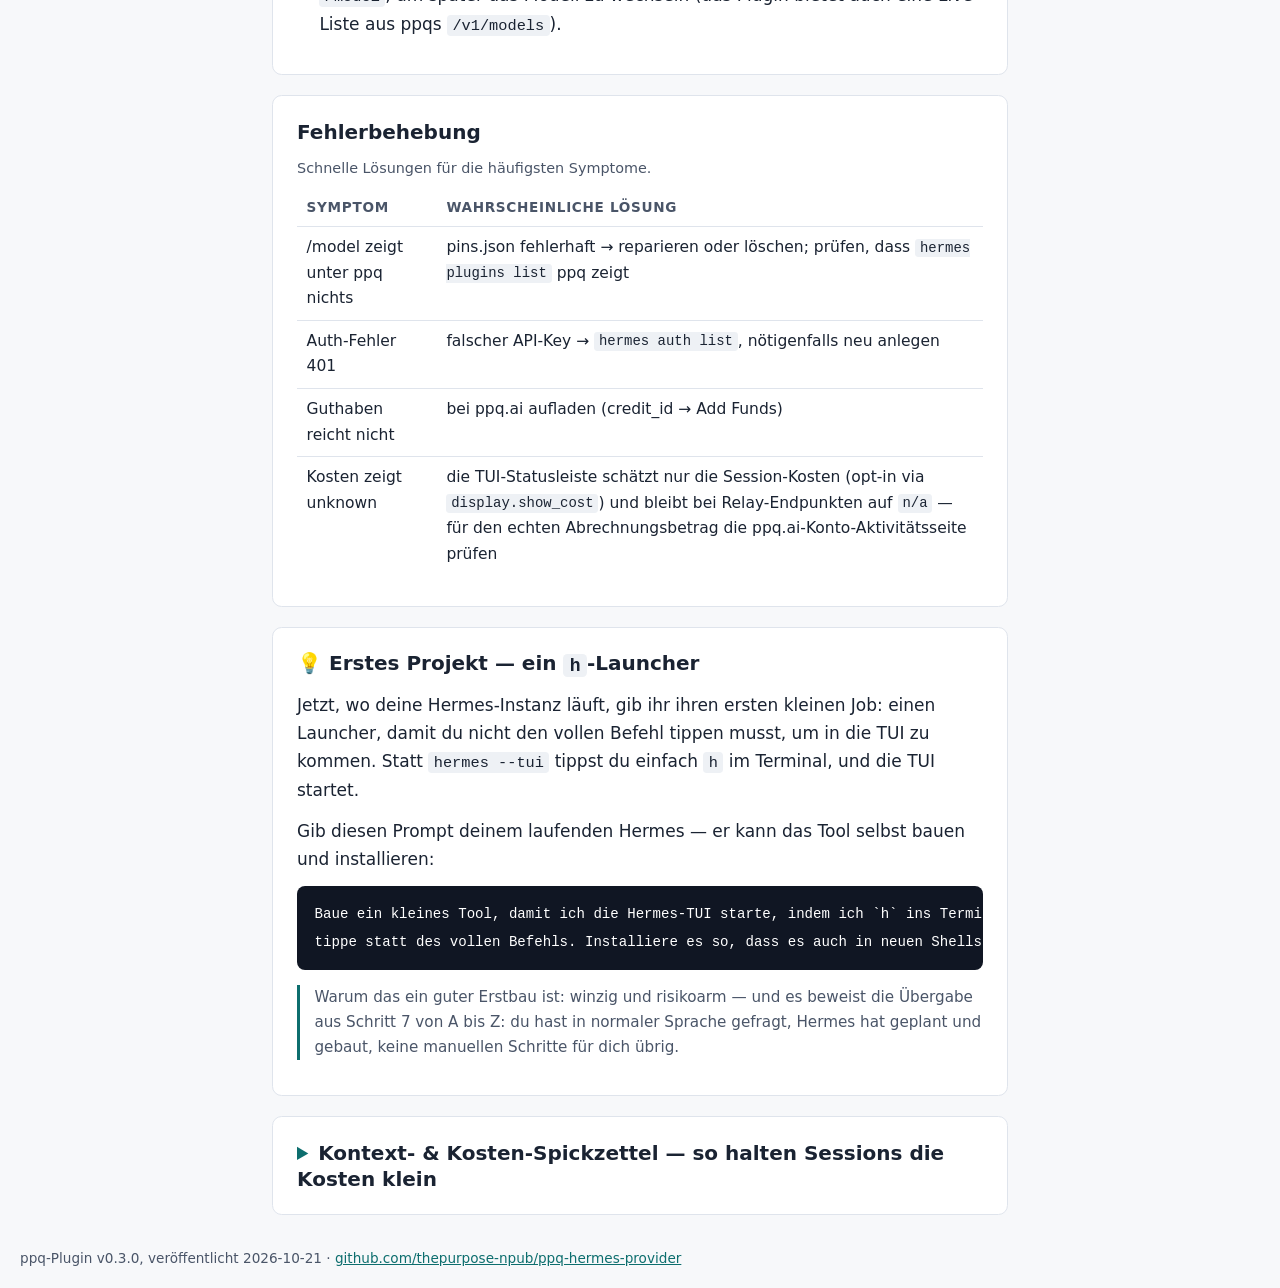
==== commit b3b8ced9: "v1.1.0: German localization, language switcher, content cleanup - Add de/index.html (full German tra" ====
--- a/de/index.html
+++ b/de/index.html
@@ -47,12 +47,11 @@
 
 <section id="step-2">
   <h2>2 · ppq-Plugin installieren (aus seinem GitHub-Repo)</h2>
-  <p>Das Plugin ist <strong>noch nicht im Hermes-Plugin-Katalog</strong>, installiere es also manuell aus dem Repository. Das kopiert die Plugin-Dateien in das Plugin-Verzeichnis von Hermes — genau dorthin, wo sie auf dem Rechner des Autors liegen (verifiziert identisch mit dem Repo):</p>
+  <p>Das Plugin ist <strong>noch nicht im Hermes-Plugin-Katalog</strong>, installiere es also manuell aus dem Repository. Das kopiert die Plugin-Dateien in das Plugin-Verzeichnis von Hermes:</p>
   <pre><code>git clone https://github.com/thepurpose-npub/ppq-hermes-provider
 mkdir -p ~/.hermes/plugins/model-providers/ppq
 cp ppq-hermes-provider/model-providers/ppq/{__init__.py,plugin.yaml} \
    ~/.hermes/plugins/model-providers/ppq/</code></pre>
-  <p class="aside">Optional, gepinnte Installation: <code>cd ppq-hermes-provider &amp;&amp; git checkout ca8cea59a3712cffa31d2759a30a9f8be66fddc2</code> vor dem <code>cp</code> — installiert exakt die Version, die der Autor nutzt. Danach entfernt <code>rm -rf ppq-hermes-provider</code> den Clone — die Kopien unter <code>~/.hermes/plugins/</code> sind das, was Hermes lädt.</p>
 </section>
 
 <section id="step-3">
@@ -76,8 +75,7 @@
 #   den sk-...-Key aus Schritt 3 einfügen, Enter drücken, fertig.</code></pre>
   <p>Prüfen, ob gespeichert:</p>
   <pre><code>hermes auth list            # sollte einen Credential unter "ppq" zeigen</code></pre>
-  <p class="aside">Fallback, falls <code>hermes auth add ppq</code> auf deiner Installation nicht erkannt wird: <code>hermes config env-path | xargs nano</code> ausführen und die Zeile <code>PPQ_API_KEY=sk-...</code> (dein echter Key) unten anfügen, speichern, dann den Neustart unten durchführen.</p>
-  <p>Dann <strong>Hermes neu starten</strong> (TUI beenden, <code>hermes --tui</code> neu starten — oder <code>hermes gateway restart</code>, falls du ein Gateway betreibst), damit das Plugin lädt und den Key übernimmt.</p>
+  <p class="aside">Fallback, falls <code>hermes auth add ppq</code> auf deiner Installation nicht erkannt wird: <code>hermes config env-path | xargs nano</code> ausführen und die Zeile <code>PPQ_API_KEY=sk-...</code> (dein echter Key) unten anfügen, dann speichern.</p>
   <p>Prüfen, ob geladen:</p>
   <pre><code>hermes plugins list         # sollte "ppq — PayPerQ — v0.3.0" zeigen
 hermes auth status          # sollte ppq als ready zeigen (nicht missing/expired)</code></pre>
@@ -93,7 +91,7 @@
 ]
 EOF</code></pre>
   <p>Starte dann <code>hermes --tui</code>, führe <code>/model</code> aus und wähle den <code>ppq</code>-Provider — <code>z-ai/glm-5.3-flash</code> sollte der einzige Eintrag unter seinem pinned-Bereich sein. Auswählen, damit es zum Default wird.</p>
-  <p class="aside">Nach Anweisung des Autors ist dies das einzige gepinnte Modell — glm-5.3-flash ist kein Trial-/Gratis-Modell, daher ist hier kein Bootstrap-Credit-Fallback konfiguriert. Wenn du lieber zuerst den Live-Katalog durchstöbern willst: lösche <code>pins.json</code>, und das Plugin fällt auf eine kuratierte Liste der Top-Chat-Modelle zurück.</p>
+  <p class="aside">glm-5.3-flash ist kein Trial-/Gratis-Modell, daher ist hier kein Bootstrap-Credit-Fallback konfiguriert. Wenn du lieber zuerst den Live-Katalog durchstöbern willst: lösche <code>pins.json</code>, und das Plugin fällt auf eine kuratierte Liste der Top-Chat-Modelle zurück.</p>
 </section>
 
 <section id="safety-rails">
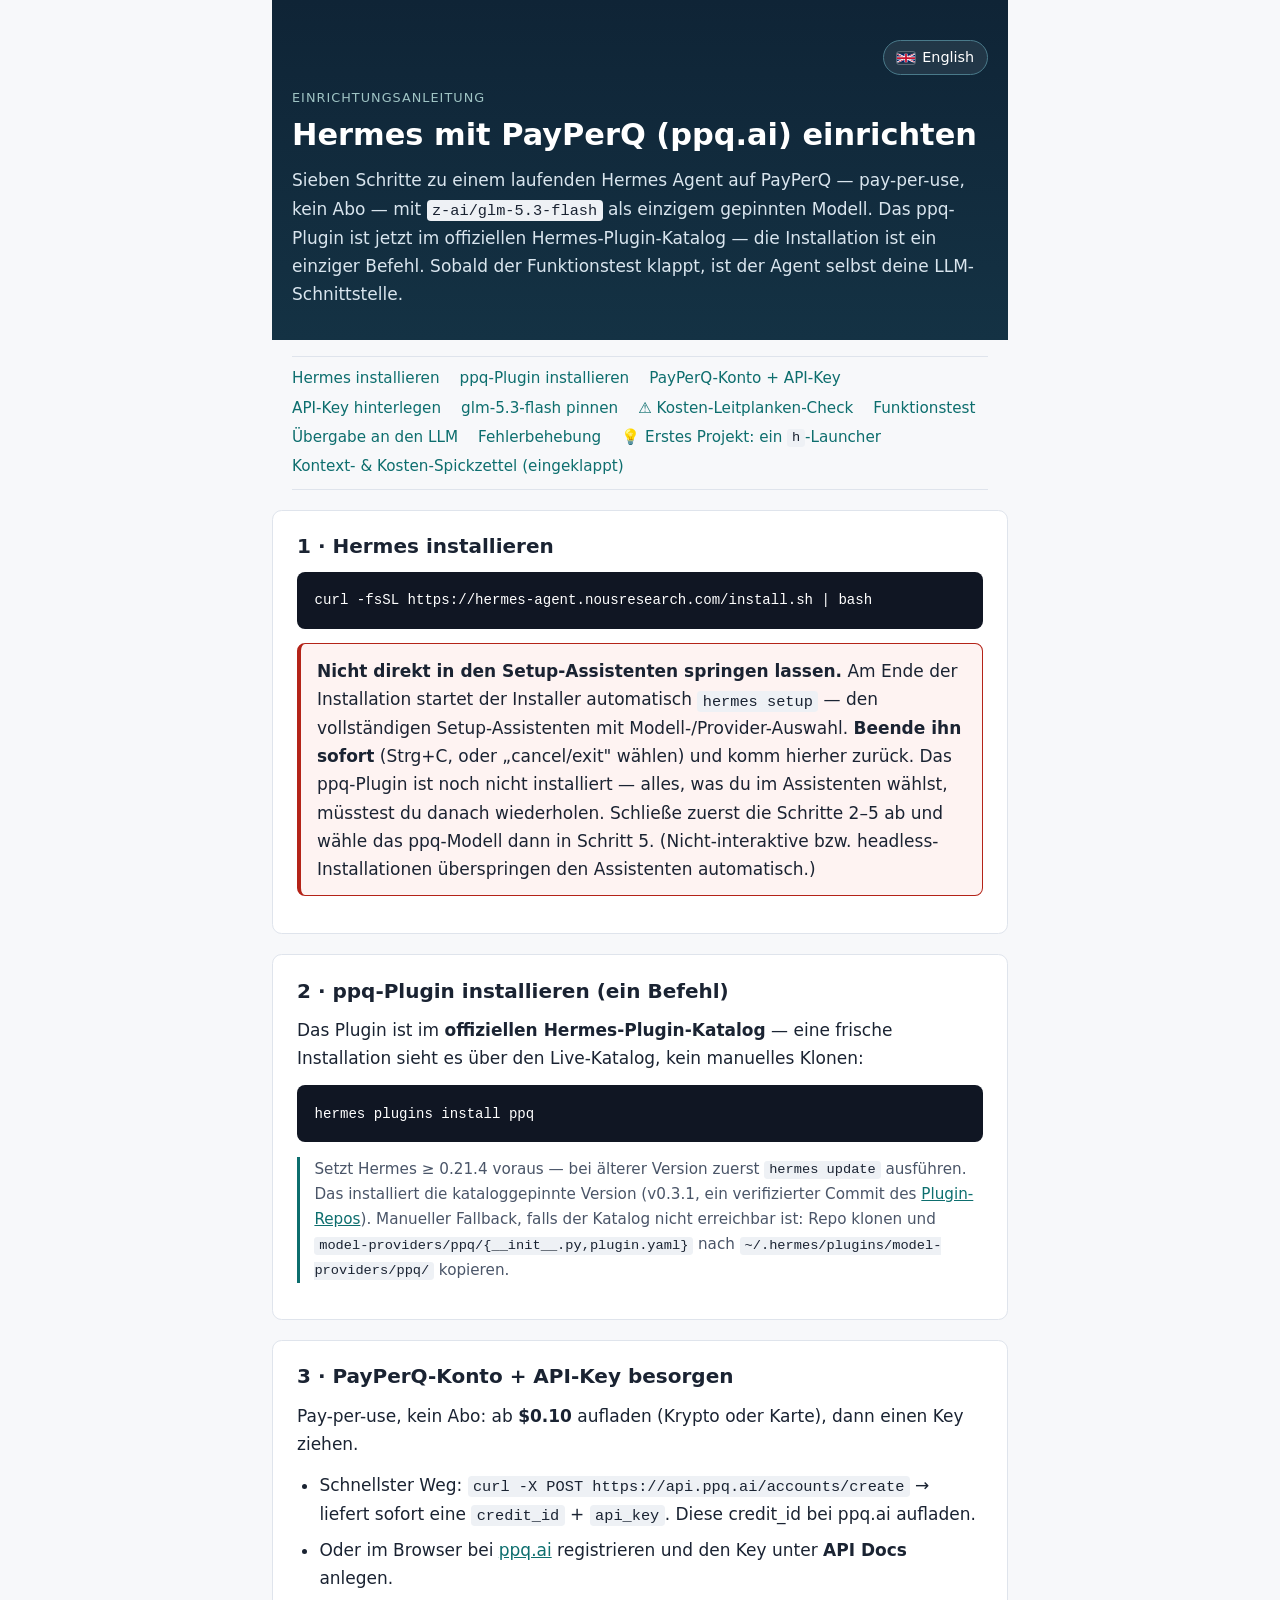
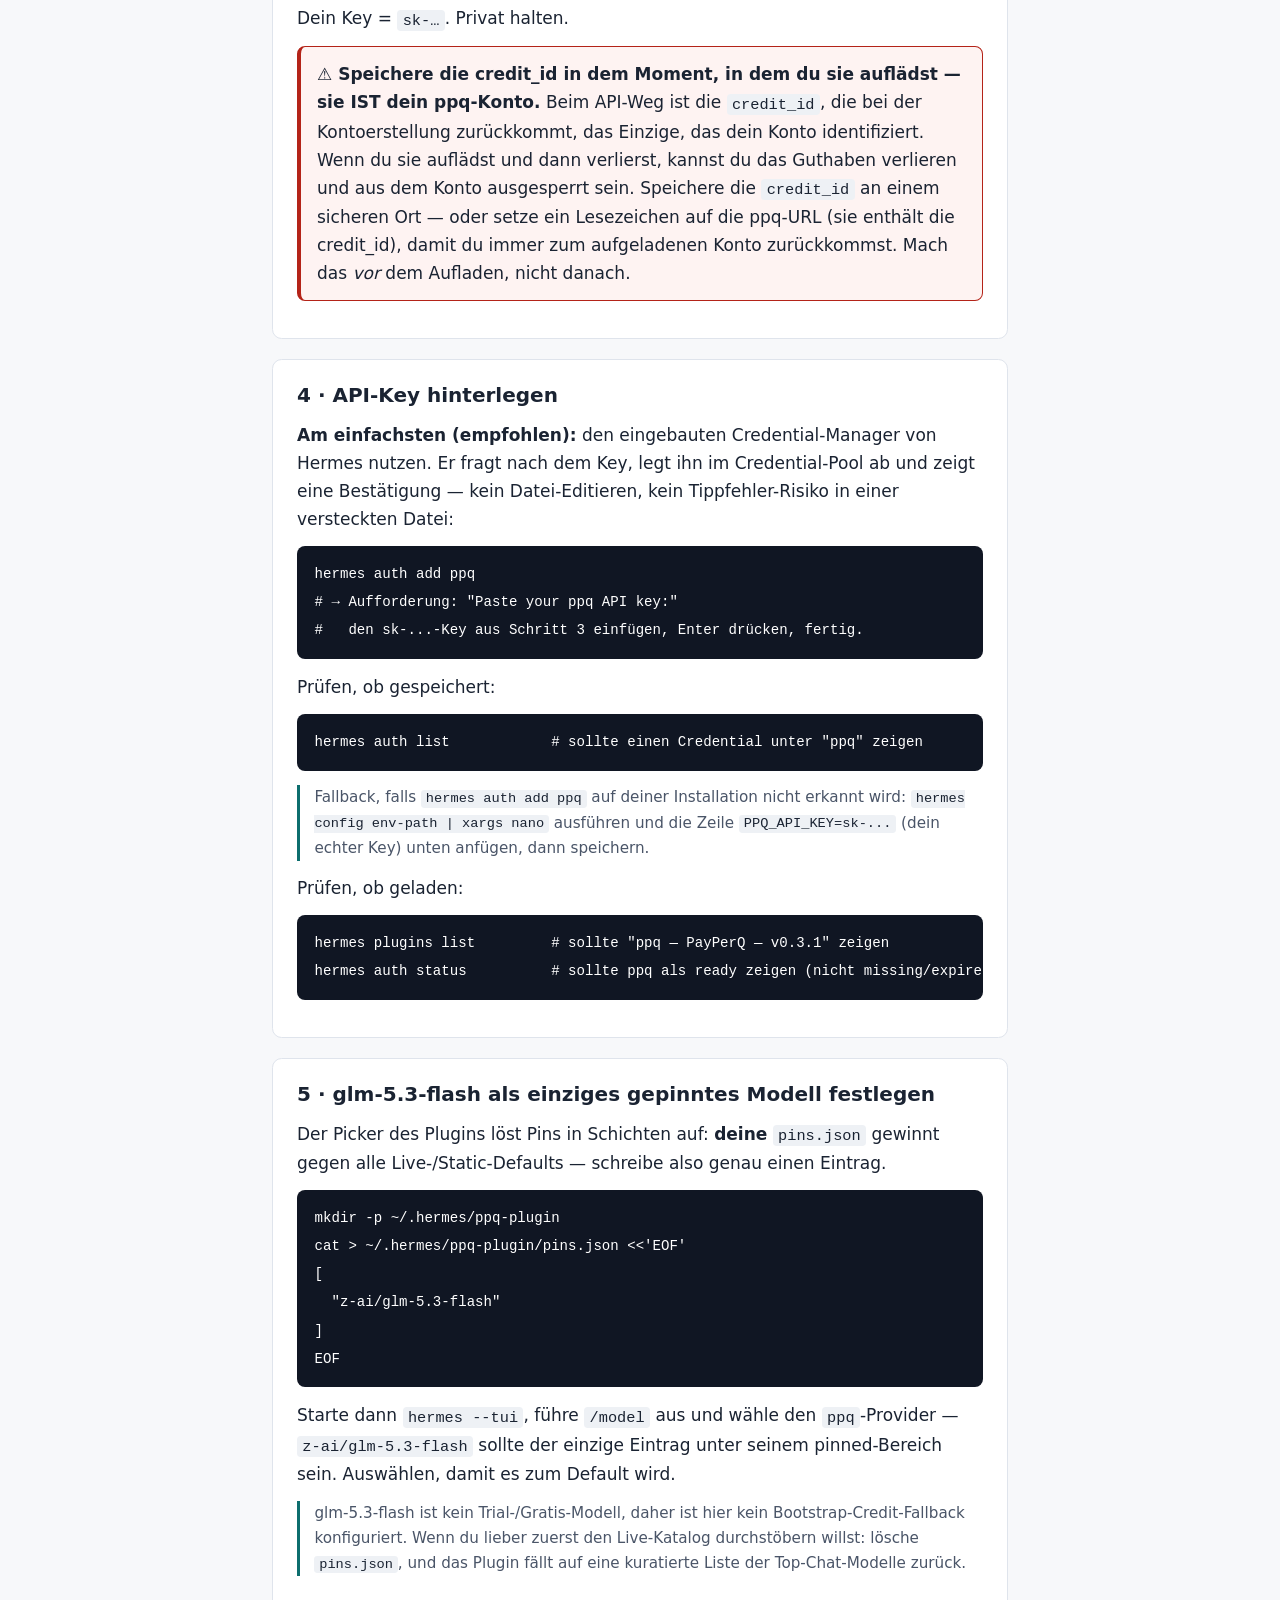
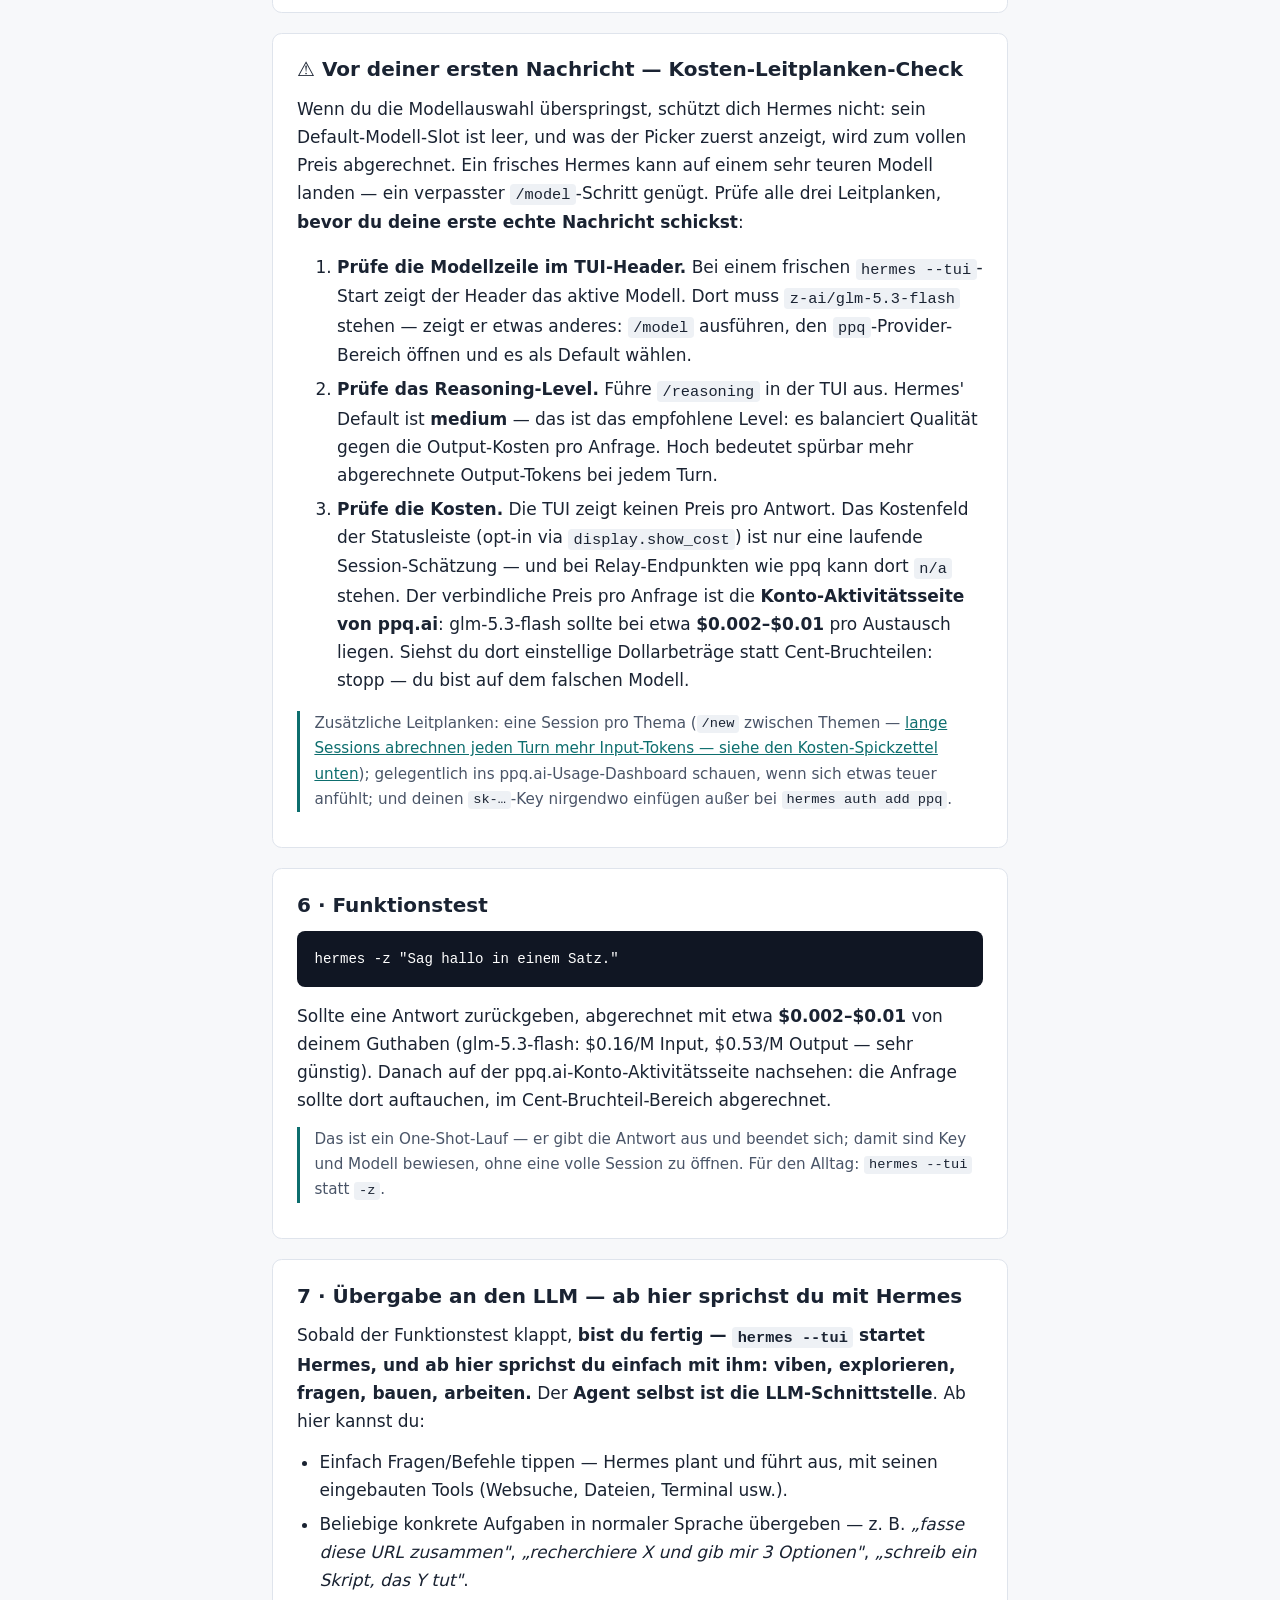
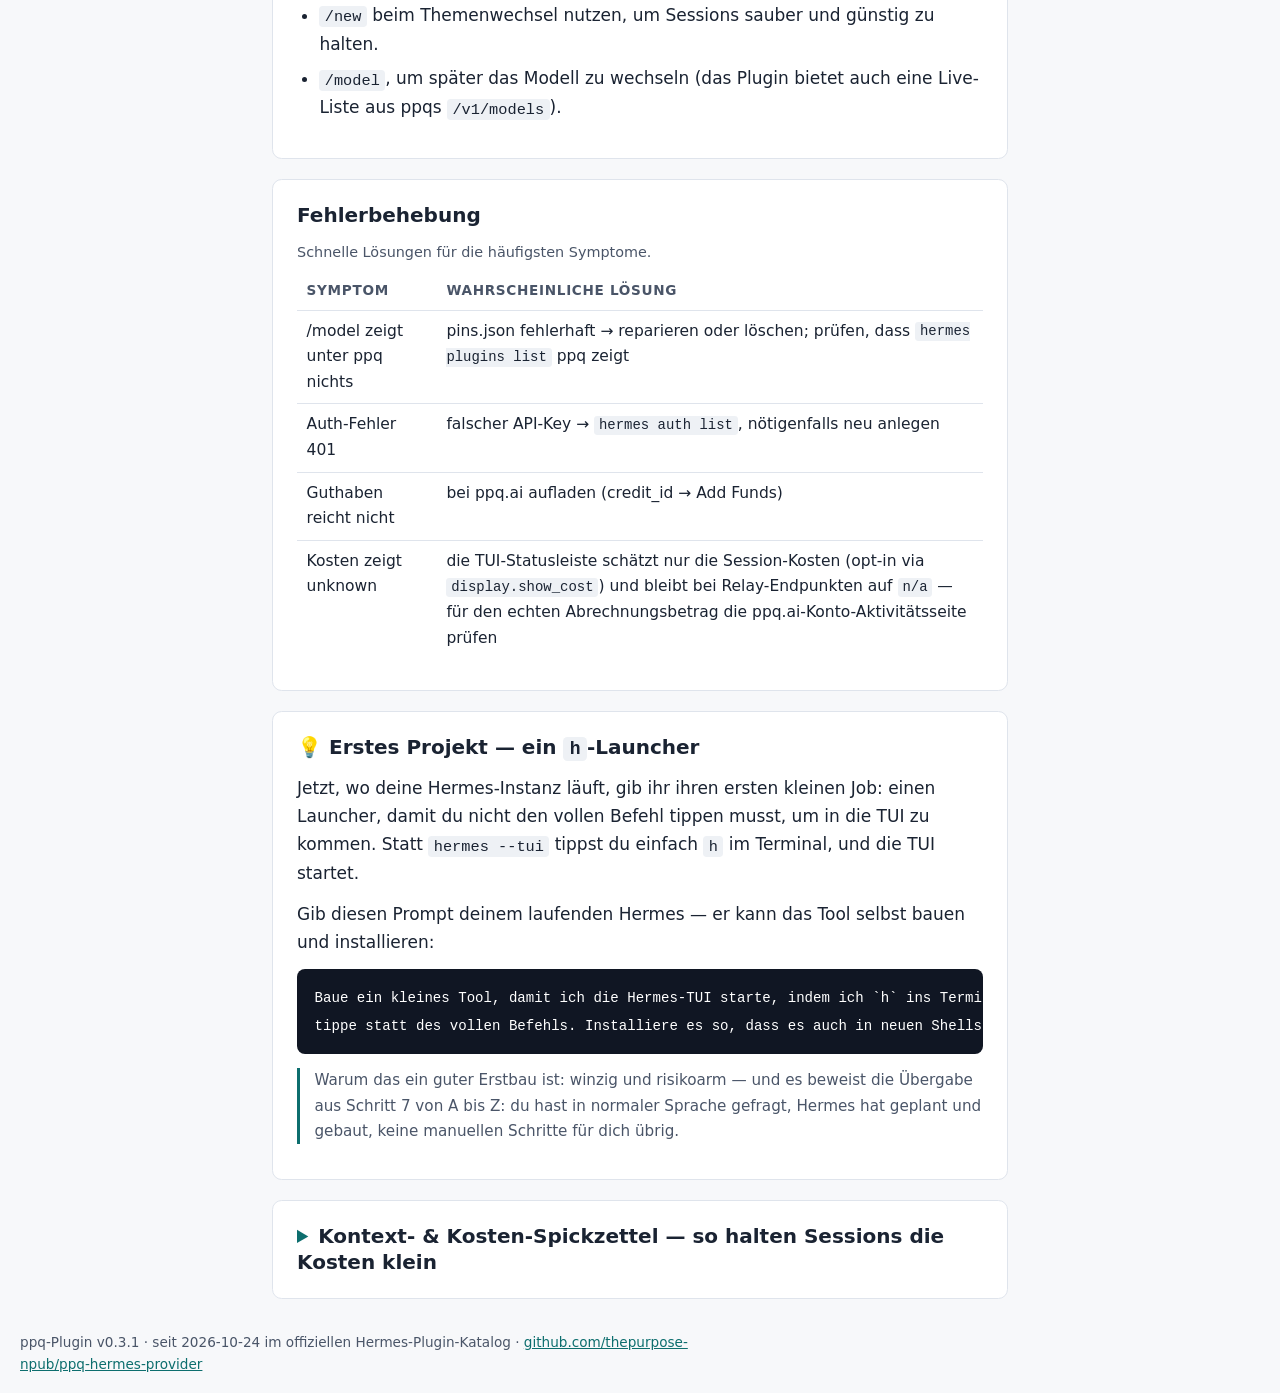
==== commit 1b671157: "v1.2.0: catalog install path — 'hermes plugins install ppq' (plugin live in the official catalog sin" ====
--- a/de/index.html
+++ b/de/index.html
@@ -17,7 +17,7 @@
   </div>
   <p class="eyebrow">Einrichtungsanleitung</p>
   <h1>Hermes mit PayPerQ (ppq.ai) einrichten</h1>
-  <p class="lede">Sieben Schritte zu einem laufenden Hermes Agent auf PayPerQ — pay-per-use, kein Abo — mit <code>z-ai/glm-5.3-flash</code> als einzigem gepinnten Modell. Sobald der Funktionstest klappt, ist der Agent selbst deine LLM-Schnittstelle.</p>
+  <p class="lede">Sieben Schritte zu einem laufenden Hermes Agent auf PayPerQ — pay-per-use, kein Abo — mit <code>z-ai/glm-5.3-flash</code> als einzigem gepinnten Modell. Das ppq-Plugin ist jetzt im offiziellen Hermes-Plugin-Katalog — die Installation ist ein einziger Befehl. Sobald der Funktionstest klappt, ist der Agent selbst deine LLM-Schnittstelle.</p>
 </header>
 
 <nav class="toc" aria-label="Inhalt">
@@ -46,12 +46,10 @@
 </section>
 
 <section id="step-2">
-  <h2>2 · ppq-Plugin installieren (aus seinem GitHub-Repo)</h2>
-  <p>Das Plugin ist <strong>noch nicht im Hermes-Plugin-Katalog</strong>, installiere es also manuell aus dem Repository. Das kopiert die Plugin-Dateien in das Plugin-Verzeichnis von Hermes:</p>
-  <pre><code>git clone https://github.com/thepurpose-npub/ppq-hermes-provider
-mkdir -p ~/.hermes/plugins/model-providers/ppq
-cp ppq-hermes-provider/model-providers/ppq/{__init__.py,plugin.yaml} \
-   ~/.hermes/plugins/model-providers/ppq/</code></pre>
+  <h2>2 · ppq-Plugin installieren (ein Befehl)</h2>
+  <p>Das Plugin ist im <strong>offiziellen Hermes-Plugin-Katalog</strong> — eine frische Installation sieht es über den Live-Katalog, kein manuelles Klonen:</p>
+  <pre><code>hermes plugins install ppq</code></pre>
+  <p class="aside">Setzt Hermes &ge; 0.21.4 voraus — bei älterer Version zuerst <code>hermes update</code> ausführen. Das installiert die kataloggepinnte Version (v0.3.1, ein verifizierter Commit des <a href="https://github.com/thepurpose-npub/ppq-hermes-provider" target="_blank" rel="noopener noreferrer">Plugin-Repos</a>). Manueller Fallback, falls der Katalog nicht erreichbar ist: Repo klonen und <code>model-providers/ppq/{__init__.py,plugin.yaml}</code> nach <code>~/.hermes/plugins/model-providers/ppq/</code> kopieren.</p>
 </section>
 
 <section id="step-3">
@@ -77,7 +75,7 @@
   <pre><code>hermes auth list            # sollte einen Credential unter "ppq" zeigen</code></pre>
   <p class="aside">Fallback, falls <code>hermes auth add ppq</code> auf deiner Installation nicht erkannt wird: <code>hermes config env-path | xargs nano</code> ausführen und die Zeile <code>PPQ_API_KEY=sk-...</code> (dein echter Key) unten anfügen, dann speichern.</p>
   <p>Prüfen, ob geladen:</p>
-  <pre><code>hermes plugins list         # sollte "ppq — PayPerQ — v0.3.0" zeigen
+  <pre><code>hermes plugins list         # sollte "ppq — PayPerQ — v0.3.1" zeigen
 hermes auth status          # sollte ppq als ready zeigen (nicht missing/expired)</code></pre>
 </section>
 
@@ -247,7 +245,7 @@
 </main>
 
 <footer>
-  <p class="meta">ppq-Plugin v0.3.0, veröffentlicht 2026-10-21 · <a href="https://github.com/thepurpose-npub/ppq-hermes-provider" target="_blank" rel="noopener noreferrer">github.com/thepurpose-npub/ppq-hermes-provider</a></p>
+  <p class="meta">ppq-Plugin v0.3.1 · seit 2026-10-24 im offiziellen Hermes-Plugin-Katalog · <a href="https://github.com/thepurpose-npub/ppq-hermes-provider" target="_blank" rel="noopener noreferrer">github.com/thepurpose-npub/ppq-hermes-provider</a></p>
 </footer>
 </body>
 </html>
